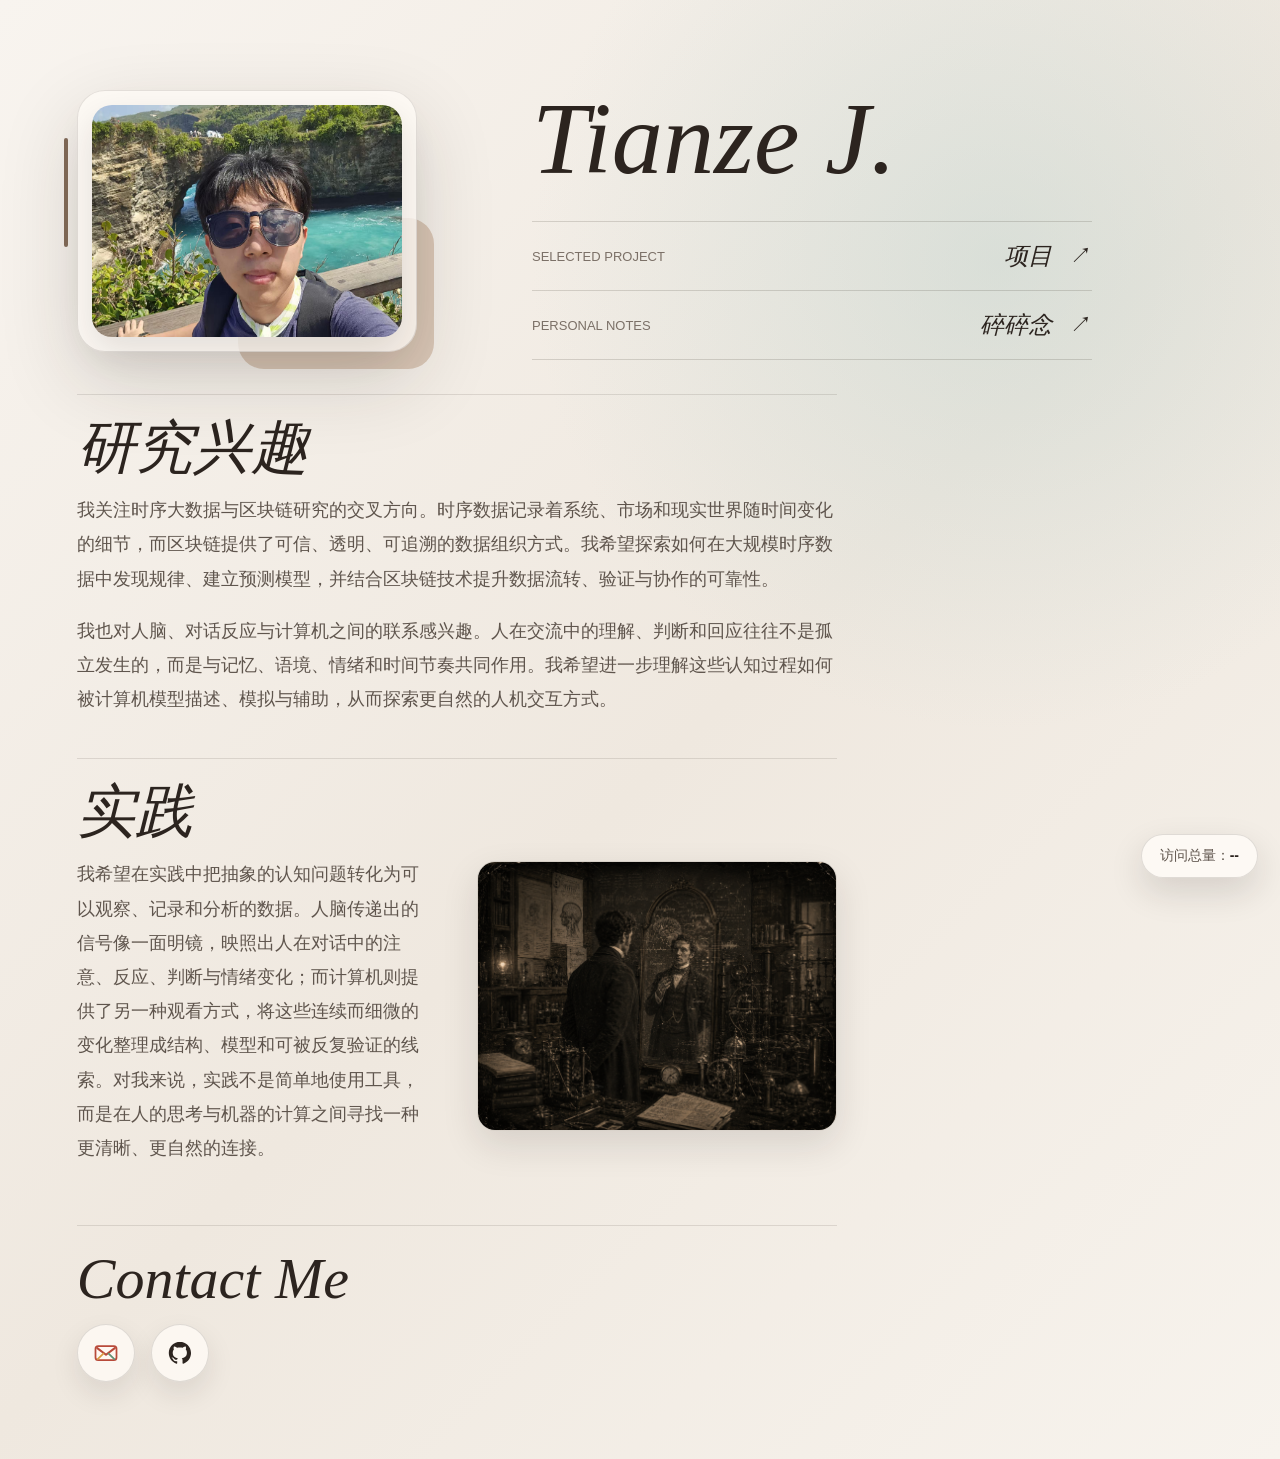
==== index.html @ b9dfdb1e "Apply historical visitor count baselines" ====
<!DOCTYPE html>
<html lang="zh-CN">
<head>
  <meta charset="UTF-8">
  <meta name="viewport" content="width=device-width, initial-scale=1.0">
  <title></title>
  <style>
    * {
      box-sizing: border-box;
    }

    body {
      margin: 0;
      min-height: 100vh;
      padding: 10vh 6vw 6vw;
      background:
        radial-gradient(circle at 78% 18%, rgba(180, 205, 201, 0.38), transparent 30%),
        linear-gradient(135deg, #f8f4ef 0%, #efe8df 52%, #f7f3ed 100%);
    }

    .layout {
      width: min(1120px, 100%);
      display: grid;
      grid-template-columns: minmax(260px, 340px) minmax(320px, 1fr);
      grid-template-areas:
        "photo intro";
      align-items: start;
      gap: clamp(56px, 9vw, 120px);
    }

    .photo-stage {
      grid-area: photo;
      position: relative;
      width: min(340px, 78vw);
      padding: 14px;
      border: 1px solid rgba(45, 37, 30, 0.12);
      border-radius: 28px;
      background: rgba(255, 252, 247, 0.78);
      box-shadow: 0 28px 80px rgba(38, 31, 25, 0.16);
    }

    .photo-stage::before {
      content: "";
      position: absolute;
      right: -18px;
      bottom: -18px;
      width: 58%;
      height: 58%;
      border-radius: 26px;
      background: #d9c6b5;
      z-index: -1;
    }

    .photo-stage::after {
      content: "";
      position: absolute;
      left: -14px;
      top: 18%;
      width: 4px;
      height: 42%;
      border-radius: 999px;
      background: #7d6654;
    }

    img {
      display: block;
      width: 100%;
      height: auto;
      border-radius: 20px;
      box-shadow: 0 14px 36px rgba(34, 28, 23, 0.12);
    }

    .intro {
      grid-area: intro;
    }

    .name {
      margin: 0;
      color: #2c241f;
      font-family: Georgia, "Times New Roman", serif;
      font-size: clamp(56px, 8vw, 112px);
      font-style: italic;
      font-weight: 400;
      line-height: 0.95;
      letter-spacing: 0;
    }


    .project-entry {
      width: min(560px, 100%);
      margin-top: 34px;
      padding: 18px 0;
      display: grid;
      grid-template-columns: minmax(0, 1fr) auto auto;
      align-items: center;
      gap: 18px;
      color: #2c241f;
      border-top: 1px solid rgba(45, 37, 30, 0.16);
      border-bottom: 1px solid rgba(45, 37, 30, 0.16);
      text-decoration: none;
      transition: color 180ms ease, padding-left 180ms ease;
    }

    .project-entry + .project-entry {
      margin-top: 0;
      border-top: 0;
    }

    .project-entry:hover,
    .project-entry:focus-visible {
      padding-left: 10px;
      color: #9d3f32;
      outline: none;
    }

    .project-entry-label {
      color: #7b7067;
      font-family: "Segoe UI", "PingFang SC", "Microsoft YaHei", sans-serif;
      font-size: 13px;
      text-transform: uppercase;
    }

    .project-entry strong {
      font-family: Georgia, "Times New Roman", serif;
      font-size: 24px;
      font-style: italic;
      font-weight: 400;
    }

    .project-entry-arrow {
      font-size: 22px;
      line-height: 1;
    }

    .content {
      width: min(1120px, 100%);
      margin-top: 34px;
    }

    .section {
      max-width: 760px;
      padding-top: 24px;
      border-top: 1px solid rgba(45, 37, 30, 0.12);
    }

    .section + .section {
      margin-top: 42px;
    }

    .section h2 {
      margin: 0 0 16px;
      color: #2c241f;
      font-family: Georgia, "Times New Roman", serif;
      font-size: clamp(34px, 5vw, 58px);
      font-style: italic;
      font-weight: 400;
      line-height: 1;
      letter-spacing: 0;
    }

    .section p {
      margin: 0 0 18px;
      color: #5f554d;
      font-family: "Segoe UI", "PingFang SC", "Microsoft YaHei", sans-serif;
      font-size: 18px;
      line-height: 1.9;
      letter-spacing: 0;
    }

    .section p:last-child {
      margin-bottom: 0;
    }

    .practice-layout {
      display: grid;
      grid-template-columns: minmax(0, 1fr) minmax(240px, 360px);
      gap: clamp(24px, 4vw, 44px);
      align-items: start;
    }

    .practice-image {
      margin: 4px 0 0;
    }

    .practice-image img {
      aspect-ratio: 4 / 3;
      object-fit: cover;
      border-radius: 18px;
      border: 1px solid rgba(45, 37, 30, 0.12);
    }

    .contact-links {
      display: flex;
      gap: 16px;
      align-items: center;
      flex-wrap: wrap;
    }

    .contact-link {
      display: inline-flex;
      width: 58px;
      height: 58px;
      align-items: center;
      justify-content: center;
      color: #2c241f;
      border: 1px solid rgba(45, 37, 30, 0.14);
      border-radius: 50%;
      background: rgba(255, 252, 247, 0.78);
      box-shadow: 0 12px 28px rgba(38, 31, 25, 0.1);
      transition: transform 180ms ease, box-shadow 180ms ease, border-color 180ms ease;
    }

    .contact-link:hover,
    .contact-link:focus-visible {
      transform: translateY(-2px);
      border-color: rgba(125, 102, 84, 0.42);
      box-shadow: 0 16px 34px rgba(38, 31, 25, 0.16);
      outline: none;
    }

    .contact-link svg {
      width: 28px;
      height: 28px;
    }

    .visit-total {
      position: fixed;
      right: 22px;
      bottom: 22px;
      padding: 12px 18px;
      border: 1px solid rgba(45, 37, 30, 0.14);
      border-radius: 999px;
      background: rgba(255, 252, 247, 0.82);
      color: #5f554d;
      font-family: "Segoe UI", "PingFang SC", "Microsoft YaHei", sans-serif;
      font-size: 14px;
      box-shadow: 0 14px 34px rgba(38, 31, 25, 0.14);
      backdrop-filter: blur(10px);
      z-index: 20;
    }

    .visit-total span {
      color: #2c241f;
      font-weight: 600;
    }


    @media (max-width: 640px) {
      .layout {
        grid-template-columns: 1fr;
        grid-template-areas:
          "photo"
          "intro";
        justify-items: center;
        row-gap: 34px;
      }

      .intro {
        width: 100%;
      }

      .project-entry {
        margin-top: 28px;
        grid-template-columns: minmax(0, 1fr) auto auto;
      }

      .name {
        font-size: clamp(48px, 17vw, 72px);
        text-align: center;
      }

      .content {
        margin-top: 28px;
      }

      .section {
        padding-top: 26px;
      }

      .section p {
        font-size: 16px;
      }

      .practice-layout {
        grid-template-columns: 1fr;
      }

      .visit-total {
        right: 14px;
        bottom: 14px;
        padding: 10px 14px;
        font-size: 13px;
      }

    }
  </style>
</head>
<body>
  <div class="layout">
    <div class="photo-stage">
      <img src="个人照片.jpg" alt="">
    </div>
    <section class="intro" aria-label="Name">
      <h1 class="name">Tianze J.</h1>
      <a class="project-entry" href="projects.html" aria-label="查看项目页面">
        <span class="project-entry-label">Selected Project</span>
        <strong>项目</strong>
        <span class="project-entry-arrow" aria-hidden="true">↗</span>
      </a>
      <a class="project-entry" href="murmurs.html" aria-label="查看碎碎念页面">
        <span class="project-entry-label">Personal Notes</span>
        <strong>碎碎念</strong>
        <span class="project-entry-arrow" aria-hidden="true">↗</span>
      </a>
    </section>
  </div>

  <main class="content">
    <section class="section" id="research">
      <h2>研究兴趣</h2>
      <p>
        我关注时序大数据与区块链研究的交叉方向。时序数据记录着系统、市场和现实世界随时间变化的细节，而区块链提供了可信、透明、可追溯的数据组织方式。我希望探索如何在大规模时序数据中发现规律、建立预测模型，并结合区块链技术提升数据流转、验证与协作的可靠性。
      </p>
      <p>
        我也对人脑、对话反应与计算机之间的联系感兴趣。人在交流中的理解、判断和回应往往不是孤立发生的，而是与记忆、语境、情绪和时间节奏共同作用。我希望进一步理解这些认知过程如何被计算机模型描述、模拟与辅助，从而探索更自然的人机交互方式。
      </p>
    </section>

    <section class="section" id="practice">
      <h2>实践</h2>
      <div class="practice-layout">
        <p>
          我希望在实践中把抽象的认知问题转化为可以观察、记录和分析的数据。人脑传递出的信号像一面明镜，映照出人在对话中的注意、反应、判断与情绪变化；而计算机则提供了另一种观看方式，将这些连续而细微的变化整理成结构、模型和可被反复验证的线索。对我来说，实践不是简单地使用工具，而是在人的思考与机器的计算之间寻找一种更清晰、更自然的连接。
        </p>
        <figure class="practice-image">
          <img src="practice-mirror.png" alt="19世纪男子在实验室中照着镜子观察脑信号与仪器">
        </figure>
      </div>
    </section>

    <section class="section" id="contact">
      <h2>Contact Me</h2>
      <div class="contact-links" aria-label="Contact links">
        <a class="contact-link" href="mailto:jintianze220@gmail.com" title="Gmail" aria-label="Email jintianze220@gmail.com">
          <svg viewBox="0 0 32 32" role="img" aria-hidden="true">
            <rect x="4" y="8" width="24" height="16" rx="3" fill="#fff7f1" stroke="#b84a3a" stroke-width="2"/>
            <path d="M6 10.5 16 18l10-7.5" fill="none" stroke="#b84a3a" stroke-width="2.4" stroke-linecap="round" stroke-linejoin="round"/>
            <path d="M6.5 23 13 16.8" fill="none" stroke="#d79b42" stroke-width="2" stroke-linecap="round"/>
            <path d="M25.5 23 19 16.8" fill="none" stroke="#5f8f73" stroke-width="2" stroke-linecap="round"/>
          </svg>
        </a>
        <a class="contact-link" href="https://github.com/stinnner" target="_blank" rel="noopener noreferrer" title="GitHub" aria-label="GitHub profile">
          <svg viewBox="0 0 32 32" role="img" aria-hidden="true">
            <path fill="currentColor" d="M16 3.2c-7.1 0-12.8 5.7-12.8 12.8 0 5.7 3.7 10.5 8.8 12.2.6.1.8-.3.8-.6v-2.3c-3.6.8-4.4-1.5-4.4-1.5-.6-1.5-1.4-1.9-1.4-1.9-1.2-.8.1-.8.1-.8 1.3.1 2 1.3 2 1.3 1.1 2 3 1.4 3.7 1.1.1-.8.4-1.4.8-1.7-2.9-.3-5.9-1.4-5.9-6.3 0-1.4.5-2.5 1.3-3.4-.1-.3-.6-1.7.1-3.4 0 0 1.1-.3 3.5 1.3 1-.3 2.1-.4 3.2-.4s2.2.1 3.2.4c2.4-1.6 3.5-1.3 3.5-1.3.7 1.7.2 3.1.1 3.4.8.9 1.3 2 1.3 3.4 0 4.9-3 6-5.9 6.3.5.4.9 1.2.9 2.4v3.5c0 .3.2.7.9.6 5.1-1.7 8.8-6.5 8.8-12.2 0-7.2-5.7-12.9-12.8-12.9z"/>
          </svg>
        </a>
      </div>
    </section>
  </main>


  <div class="visit-total">
    访问总量：<span id="busuanzi_value_site_pv">--</span>
  </div>

  <script defer src="https://events.vercount.one/js"></script>

  <script>
    (() => {
      const element = document.getElementById("busuanzi_value_site_pv");
      const base = 135;
      const anchor = 9;
      let attempts = 0;
      const timer = window.setInterval(() => {
        attempts += 1;
        const raw = Number(element.textContent);
        if (Number.isFinite(raw) && element.textContent !== "--") {
          element.textContent = String(Math.max(base, base + raw - anchor));
          window.clearInterval(timer);
        } else if (attempts >= 150) {
          window.clearInterval(timer);
        }
      }, 100);
    })();
  </script>

</body>
</html>
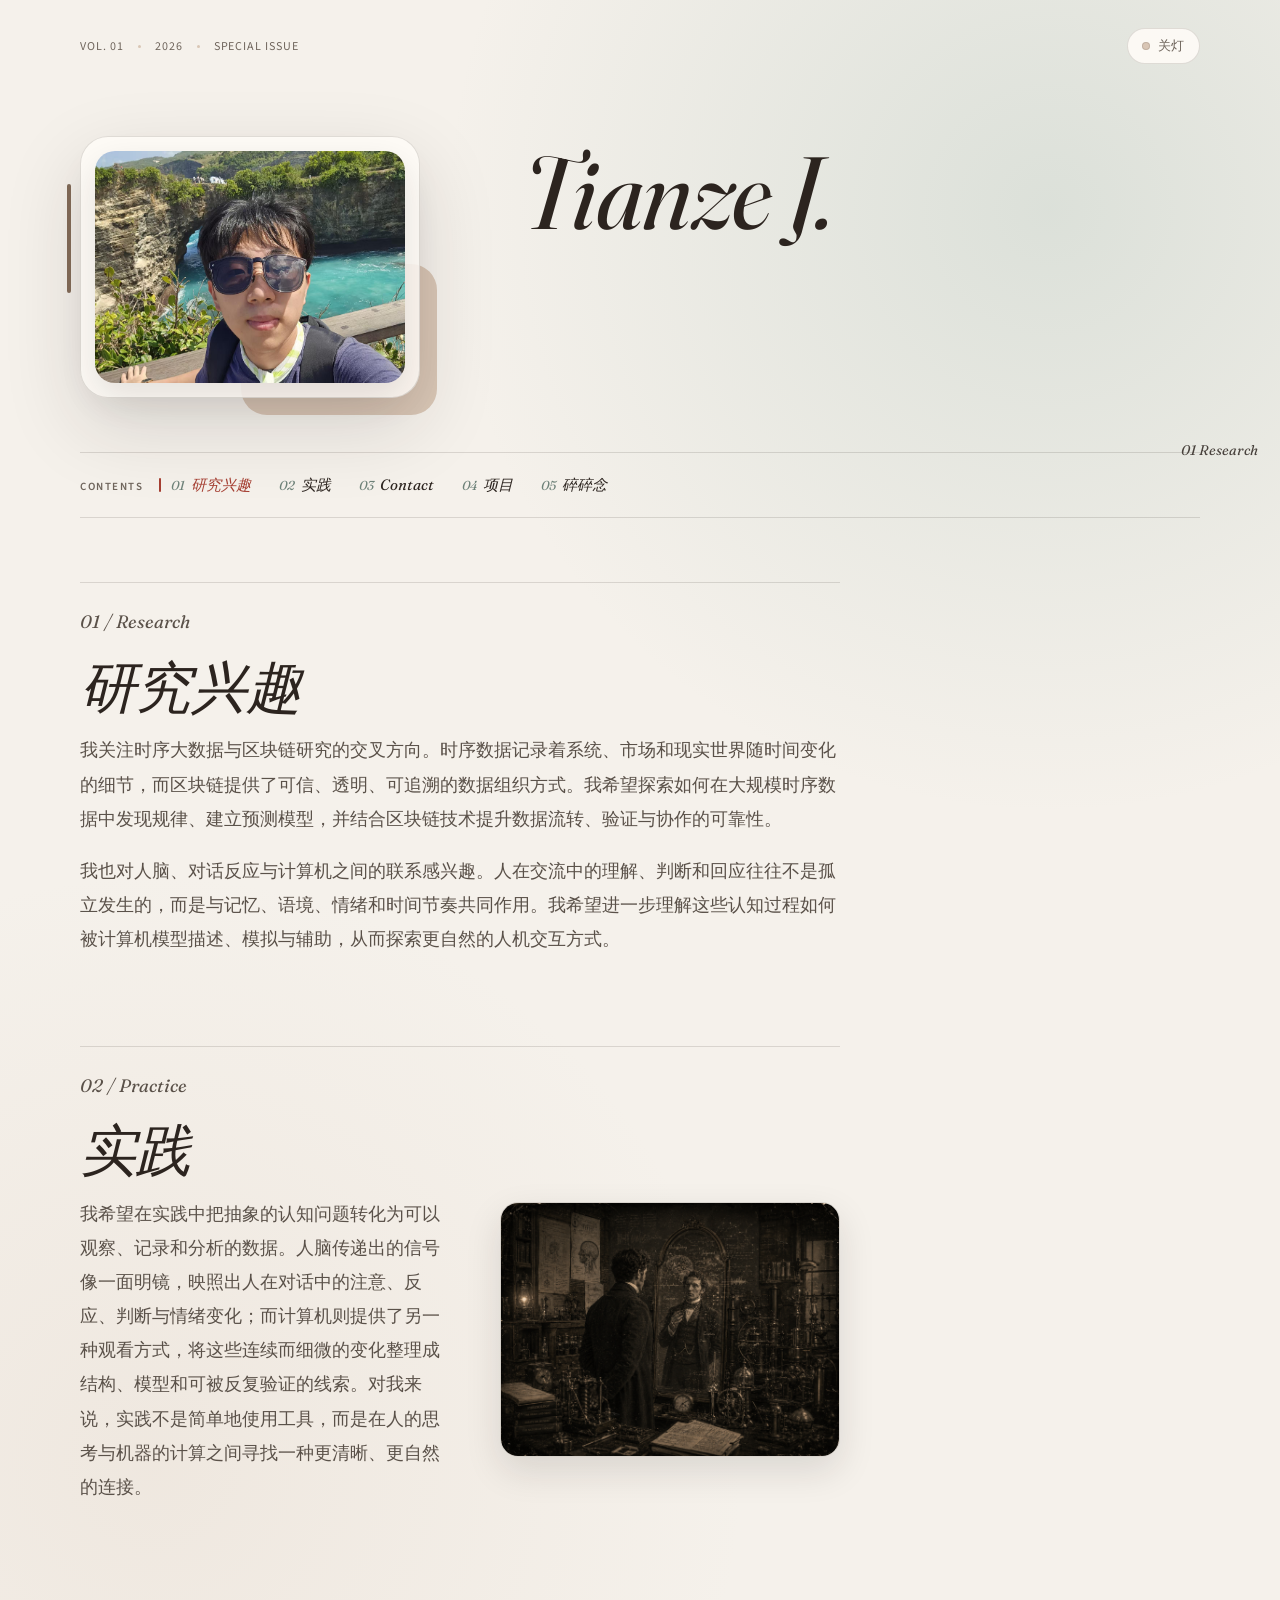
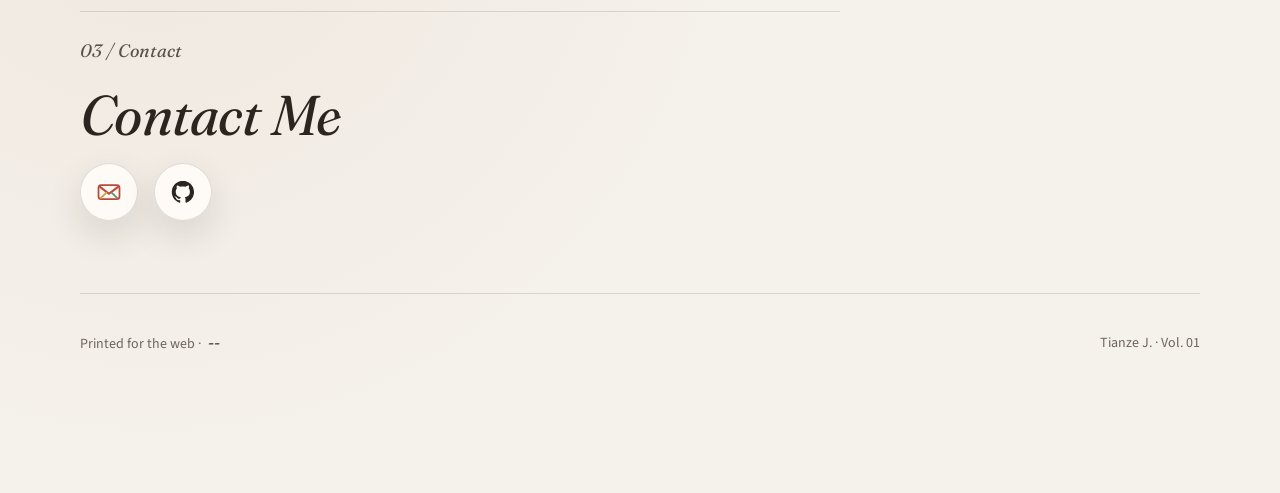
==== commit a8d645cf: "Refresh site as a quiet magazine special issue. Shared editorial styles, reveal and view transitions" ====
--- a/index.html
+++ b/index.html
@@ -3,386 +3,128 @@
 <head>
   <meta charset="UTF-8">
   <meta name="viewport" content="width=device-width, initial-scale=1.0">
-  <title></title>
-  <style>
-    * {
-      box-sizing: border-box;
-    }
+  <meta name="description" content="Tianze J. — 时序与观察、研究与实践、项目与碎碎念。">
+  <title>Tianze J. · Vol. 01</title>
+  <script>
+    (() => {
+      try {
+        const saved = localStorage.getItem("tj-theme");
+        document.documentElement.setAttribute(
+          "data-theme",
+          saved === "night" || saved === "day" ? saved : "day"
+        );
+      } catch (_) {
+        document.documentElement.setAttribute("data-theme", "day");
+      }
+    })();
+  </script>
+  <link rel="stylesheet" href="styles.css">
+</head>
+<body class="page-home">
+  <div class="progress-rail" aria-hidden="true"><span></span></div>
 
-    body {
-      margin: 0;
-      min-height: 100vh;
-      padding: 10vh 6vw 6vw;
-      background:
-        radial-gradient(circle at 78% 18%, rgba(180, 205, 201, 0.38), transparent 30%),
-        linear-gradient(135deg, #f8f4ef 0%, #efe8df 52%, #f7f3ed 100%);
-    }
+  <div class="top-bar">
+    <div class="masthead-meta">
+      <span>Vol. 01</span>
+      <span class="dot" aria-hidden="true"></span>
+      <span>2026</span>
+      <span class="dot" aria-hidden="true"></span>
+      <span>Special Issue</span>
+    </div>
+    <button type="button" class="theme-toggle" aria-pressed="false" aria-label="关灯，切换到夜间纸色" title="关灯">
+      <span class="theme-toggle-icon" aria-hidden="true"></span>
+      <span class="theme-toggle-label"></span>
+    </button>
+  </div>
 
-    .layout {
-      width: min(1120px, 100%);
-      display: grid;
-      grid-template-columns: minmax(260px, 340px) minmax(320px, 1fr);
-      grid-template-areas:
-        "photo intro";
-      align-items: start;
-      gap: clamp(56px, 9vw, 120px);
-    }
+  <header class="cover" aria-label="Cover">
+    <div class="photo-stage">
+      <div class="photo-frame">
+        <img src="个人照片.jpg" alt="Tianze J. 的肖像">
+      </div>
+    </div>
 
-    .photo-stage {
-      grid-area: photo;
-      position: relative;
-      width: min(340px, 78vw);
-      padding: 14px;
-      border: 1px solid rgba(45, 37, 30, 0.12);
-      border-radius: 28px;
-      background: rgba(255, 252, 247, 0.78);
-      box-shadow: 0 28px 80px rgba(38, 31, 25, 0.16);
-    }
-
-    .photo-stage::before {
-      content: "";
-      position: absolute;
-      right: -18px;
-      bottom: -18px;
-      width: 58%;
-      height: 58%;
-      border-radius: 26px;
-      background: #d9c6b5;
-      z-index: -1;
-    }
-
-    .photo-stage::after {
-      content: "";
-      position: absolute;
-      left: -14px;
-      top: 18%;
-      width: 4px;
-      height: 42%;
-      border-radius: 999px;
-      background: #7d6654;
-    }
-
-    img {
-      display: block;
-      width: 100%;
-      height: auto;
-      border-radius: 20px;
-      box-shadow: 0 14px 36px rgba(34, 28, 23, 0.12);
-    }
-
-    .intro {
-      grid-area: intro;
-    }
-
-    .name {
-      margin: 0;
-      color: #2c241f;
-      font-family: Georgia, "Times New Roman", serif;
-      font-size: clamp(56px, 8vw, 112px);
-      font-style: italic;
-      font-weight: 400;
-      line-height: 0.95;
-      letter-spacing: 0;
-    }
-
-
-    .project-entry {
-      width: min(560px, 100%);
-      margin-top: 34px;
-      padding: 18px 0;
-      display: grid;
-      grid-template-columns: minmax(0, 1fr) auto auto;
-      align-items: center;
-      gap: 18px;
-      color: #2c241f;
-      border-top: 1px solid rgba(45, 37, 30, 0.16);
-      border-bottom: 1px solid rgba(45, 37, 30, 0.16);
-      text-decoration: none;
-      transition: color 180ms ease, padding-left 180ms ease;
-    }
-
-    .project-entry + .project-entry {
-      margin-top: 0;
-      border-top: 0;
-    }
-
-    .project-entry:hover,
-    .project-entry:focus-visible {
-      padding-left: 10px;
-      color: #9d3f32;
-      outline: none;
-    }
-
-    .project-entry-label {
-      color: #7b7067;
-      font-family: "Segoe UI", "PingFang SC", "Microsoft YaHei", sans-serif;
-      font-size: 13px;
-      text-transform: uppercase;
-    }
-
-    .project-entry strong {
-      font-family: Georgia, "Times New Roman", serif;
-      font-size: 24px;
-      font-style: italic;
-      font-weight: 400;
-    }
-
-    .project-entry-arrow {
-      font-size: 22px;
-      line-height: 1;
-    }
-
-    .content {
-      width: min(1120px, 100%);
-      margin-top: 34px;
-    }
-
-    .section {
-      max-width: 760px;
-      padding-top: 24px;
-      border-top: 1px solid rgba(45, 37, 30, 0.12);
-    }
-
-    .section + .section {
-      margin-top: 42px;
-    }
-
-    .section h2 {
-      margin: 0 0 16px;
-      color: #2c241f;
-      font-family: Georgia, "Times New Roman", serif;
-      font-size: clamp(34px, 5vw, 58px);
-      font-style: italic;
-      font-weight: 400;
-      line-height: 1;
-      letter-spacing: 0;
-    }
-
-    .section p {
-      margin: 0 0 18px;
-      color: #5f554d;
-      font-family: "Segoe UI", "PingFang SC", "Microsoft YaHei", sans-serif;
-      font-size: 18px;
-      line-height: 1.9;
-      letter-spacing: 0;
-    }
-
-    .section p:last-child {
-      margin-bottom: 0;
-    }
-
-    .practice-layout {
-      display: grid;
-      grid-template-columns: minmax(0, 1fr) minmax(240px, 360px);
-      gap: clamp(24px, 4vw, 44px);
-      align-items: start;
-    }
-
-    .practice-image {
-      margin: 4px 0 0;
-    }
-
-    .practice-image img {
-      aspect-ratio: 4 / 3;
-      object-fit: cover;
-      border-radius: 18px;
-      border: 1px solid rgba(45, 37, 30, 0.12);
-    }
-
-    .contact-links {
-      display: flex;
-      gap: 16px;
-      align-items: center;
-      flex-wrap: wrap;
-    }
-
-    .contact-link {
-      display: inline-flex;
-      width: 58px;
-      height: 58px;
-      align-items: center;
-      justify-content: center;
-      color: #2c241f;
-      border: 1px solid rgba(45, 37, 30, 0.14);
-      border-radius: 50%;
-      background: rgba(255, 252, 247, 0.78);
-      box-shadow: 0 12px 28px rgba(38, 31, 25, 0.1);
-      transition: transform 180ms ease, box-shadow 180ms ease, border-color 180ms ease;
-    }
-
-    .contact-link:hover,
-    .contact-link:focus-visible {
-      transform: translateY(-2px);
-      border-color: rgba(125, 102, 84, 0.42);
-      box-shadow: 0 16px 34px rgba(38, 31, 25, 0.16);
-      outline: none;
-    }
-
-    .contact-link svg {
-      width: 28px;
-      height: 28px;
-    }
-
-    .visit-total {
-      position: fixed;
-      right: 22px;
-      bottom: 22px;
-      padding: 12px 18px;
-      border: 1px solid rgba(45, 37, 30, 0.14);
-      border-radius: 999px;
-      background: rgba(255, 252, 247, 0.82);
-      color: #5f554d;
-      font-family: "Segoe UI", "PingFang SC", "Microsoft YaHei", sans-serif;
-      font-size: 14px;
-      box-shadow: 0 14px 34px rgba(38, 31, 25, 0.14);
-      backdrop-filter: blur(10px);
-      z-index: 20;
-    }
-
-    .visit-total span {
-      color: #2c241f;
-      font-weight: 600;
-    }
-
-
-    @media (max-width: 640px) {
-      .layout {
-        grid-template-columns: 1fr;
-        grid-template-areas:
-          "photo"
-          "intro";
-        justify-items: center;
-        row-gap: 34px;
-      }
-
-      .intro {
-        width: 100%;
-      }
-
-      .project-entry {
-        margin-top: 28px;
-        grid-template-columns: minmax(0, 1fr) auto auto;
-      }
-
-      .name {
-        font-size: clamp(48px, 17vw, 72px);
-        text-align: center;
-      }
-
-      .content {
-        margin-top: 28px;
-      }
-
-      .section {
-        padding-top: 26px;
-      }
-
-      .section p {
-        font-size: 16px;
-      }
-
-      .practice-layout {
-        grid-template-columns: 1fr;
-      }
-
-      .visit-total {
-        right: 14px;
-        bottom: 14px;
-        padding: 10px 14px;
-        font-size: 13px;
-      }
-
-    }
-  </style>
-</head>
-<body>
-  <div class="layout">
-    <div class="photo-stage">
-      <img src="个人照片.jpg" alt="">
-    </div>
     <section class="intro" aria-label="Name">
       <h1 class="name">Tianze J.</h1>
-      <a class="project-entry" href="projects.html" aria-label="查看项目页面">
-        <span class="project-entry-label">Selected Project</span>
-        <strong>项目</strong>
-        <span class="project-entry-arrow" aria-hidden="true">↗</span>
-      </a>
-      <a class="project-entry" href="murmurs.html" aria-label="查看碎碎念页面">
-        <span class="project-entry-label">Personal Notes</span>
-        <strong>碎碎念</strong>
-        <span class="project-entry-arrow" aria-hidden="true">↗</span>
-      </a>
     </section>
-  </div>
+  </header>
+
+  <nav class="contents" aria-label="本页目录">
+    <span class="contents-label">Contents</span>
+    <a href="#research" data-label="01 Research"><span class="page-num">01</span>研究兴趣</a>
+    <a href="#practice" data-label="02 Practice"><span class="page-num">02</span>实践</a>
+    <a href="#contact" data-label="03 Contact"><span class="page-num">03</span>Contact</a>
+    <a href="projects.html" data-label="Project"><span class="page-num">04</span>项目</a>
+    <a href="murmurs.html" data-label="Murmurs"><span class="page-num">05</span>碎碎念</a>
+  </nav>
+
+  <aside class="page-indicator" aria-hidden="true">
+    <span class="current">Cover</span>
+  </aside>
 
   <main class="content">
     <section class="section" id="research">
+      <span class="section-rule" aria-hidden="true"></span>
+      <p class="section-kicker">01 / Research</p>
       <h2>研究兴趣</h2>
-      <p>
-        我关注时序大数据与区块链研究的交叉方向。时序数据记录着系统、市场和现实世界随时间变化的细节，而区块链提供了可信、透明、可追溯的数据组织方式。我希望探索如何在大规模时序数据中发现规律、建立预测模型，并结合区块链技术提升数据流转、验证与协作的可靠性。
-      </p>
-      <p>
-        我也对人脑、对话反应与计算机之间的联系感兴趣。人在交流中的理解、判断和回应往往不是孤立发生的，而是与记忆、语境、情绪和时间节奏共同作用。我希望进一步理解这些认知过程如何被计算机模型描述、模拟与辅助，从而探索更自然的人机交互方式。
-      </p>
+      <div class="section-body">
+        <p>
+          我关注时序大数据与区块链研究的交叉方向。时序数据记录着系统、市场和现实世界随时间变化的细节，而区块链提供了可信、透明、可追溯的数据组织方式。我希望探索如何在大规模时序数据中发现规律、建立预测模型，并结合区块链技术提升数据流转、验证与协作的可靠性。
+        </p>
+        <p>
+          我也对人脑、对话反应与计算机之间的联系感兴趣。人在交流中的理解、判断和回应往往不是孤立发生的，而是与记忆、语境、情绪和时间节奏共同作用。我希望进一步理解这些认知过程如何被计算机模型描述、模拟与辅助，从而探索更自然的人机交互方式。
+        </p>
+      </div>
     </section>
 
     <section class="section" id="practice">
+      <span class="section-rule" aria-hidden="true"></span>
+      <p class="section-kicker">02 / Practice</p>
       <h2>实践</h2>
-      <div class="practice-layout">
-        <p>
-          我希望在实践中把抽象的认知问题转化为可以观察、记录和分析的数据。人脑传递出的信号像一面明镜，映照出人在对话中的注意、反应、判断与情绪变化；而计算机则提供了另一种观看方式，将这些连续而细微的变化整理成结构、模型和可被反复验证的线索。对我来说，实践不是简单地使用工具，而是在人的思考与机器的计算之间寻找一种更清晰、更自然的连接。
-        </p>
-        <figure class="practice-image">
-          <img src="practice-mirror.png" alt="19世纪男子在实验室中照着镜子观察脑信号与仪器">
-        </figure>
+      <div class="section-body">
+        <div class="practice-layout">
+          <p>
+            我希望在实践中把抽象的认知问题转化为可以观察、记录和分析的数据。人脑传递出的信号像一面明镜，映照出人在对话中的注意、反应、判断与情绪变化；而计算机则提供了另一种观看方式，将这些连续而细微的变化整理成结构、模型和可被反复验证的线索。对我来说，实践不是简单地使用工具，而是在人的思考与机器的计算之间寻找一种更清晰、更自然的连接。
+          </p>
+          <figure class="practice-image">
+            <img src="practice-mirror.png" alt="19世纪男子在实验室中照着镜子观察脑信号与仪器">
+          </figure>
+        </div>
       </div>
     </section>
 
     <section class="section" id="contact">
+      <span class="section-rule" aria-hidden="true"></span>
+      <p class="section-kicker">03 / Contact</p>
       <h2>Contact Me</h2>
-      <div class="contact-links" aria-label="Contact links">
-        <a class="contact-link" href="mailto:jintianze220@gmail.com" title="Gmail" aria-label="Email jintianze220@gmail.com">
-          <svg viewBox="0 0 32 32" role="img" aria-hidden="true">
-            <rect x="4" y="8" width="24" height="16" rx="3" fill="#fff7f1" stroke="#b84a3a" stroke-width="2"/>
-            <path d="M6 10.5 16 18l10-7.5" fill="none" stroke="#b84a3a" stroke-width="2.4" stroke-linecap="round" stroke-linejoin="round"/>
-            <path d="M6.5 23 13 16.8" fill="none" stroke="#d79b42" stroke-width="2" stroke-linecap="round"/>
-            <path d="M25.5 23 19 16.8" fill="none" stroke="#5f8f73" stroke-width="2" stroke-linecap="round"/>
-          </svg>
-        </a>
-        <a class="contact-link" href="https://github.com/stinnner" target="_blank" rel="noopener noreferrer" title="GitHub" aria-label="GitHub profile">
-          <svg viewBox="0 0 32 32" role="img" aria-hidden="true">
-            <path fill="currentColor" d="M16 3.2c-7.1 0-12.8 5.7-12.8 12.8 0 5.7 3.7 10.5 8.8 12.2.6.1.8-.3.8-.6v-2.3c-3.6.8-4.4-1.5-4.4-1.5-.6-1.5-1.4-1.9-1.4-1.9-1.2-.8.1-.8.1-.8 1.3.1 2 1.3 2 1.3 1.1 2 3 1.4 3.7 1.1.1-.8.4-1.4.8-1.7-2.9-.3-5.9-1.4-5.9-6.3 0-1.4.5-2.5 1.3-3.4-.1-.3-.6-1.7.1-3.4 0 0 1.1-.3 3.5 1.3 1-.3 2.1-.4 3.2-.4s2.2.1 3.2.4c2.4-1.6 3.5-1.3 3.5-1.3.7 1.7.2 3.1.1 3.4.8.9 1.3 2 1.3 3.4 0 4.9-3 6-5.9 6.3.5.4.9 1.2.9 2.4v3.5c0 .3.2.7.9.6 5.1-1.7 8.8-6.5 8.8-12.2 0-7.2-5.7-12.9-12.8-12.9z"/>
-          </svg>
-        </a>
+      <div class="section-body">
+        <div class="contact-links" aria-label="Contact links">
+          <a class="contact-link" href="mailto:jintianze220@gmail.com" aria-label="Email jintianze220@gmail.com">
+            <span class="tip">Gmail</span>
+            <svg viewBox="0 0 32 32" role="img" aria-hidden="true">
+              <rect x="4" y="8" width="24" height="16" rx="3" fill="#fff7f1" stroke="#b84a3a" stroke-width="2"/>
+              <path d="M6 10.5 16 18l10-7.5" fill="none" stroke="#b84a3a" stroke-width="2.4" stroke-linecap="round" stroke-linejoin="round"/>
+              <path d="M6.5 23 13 16.8" fill="none" stroke="#d79b42" stroke-width="2" stroke-linecap="round"/>
+              <path d="M25.5 23 19 16.8" fill="none" stroke="#5f8f73" stroke-width="2" stroke-linecap="round"/>
+            </svg>
+          </a>
+          <a class="contact-link" href="https://github.com/stinnner" target="_blank" rel="noopener noreferrer" aria-label="GitHub profile">
+            <span class="tip">GitHub ↗</span>
+            <svg viewBox="0 0 32 32" role="img" aria-hidden="true">
+              <path fill="currentColor" d="M16 3.2c-7.1 0-12.8 5.7-12.8 12.8 0 5.7 3.7 10.5 8.8 12.2.6.1.8-.3.8-.6v-2.3c-3.6.8-4.4-1.5-4.4-1.5-.6-1.5-1.4-1.9-1.4-1.9-1.2-.8.1-.8.1-.8 1.3.1 2 1.3 2 1.3 1.1 2 3 1.4 3.7 1.1.1-.8.4-1.4.8-1.7-2.9-.3-5.9-1.4-5.9-6.3 0-1.4.5-2.5 1.3-3.4-.1-.3-.6-1.7.1-3.4 0 0 1.1-.3 3.5 1.3 1-.3 2.1-.4 3.2-.4s2.2.1 3.2.4c2.4-1.6 3.5-1.3 3.5-1.3.7 1.7.2 3.1.1 3.4.8.9 1.3 2 1.3 3.4 0 4.9-3 6-5.9 6.3.5.4.9 1.2.9 2.4v3.5c0 .3.2.7.9.6 5.1-1.7 8.8-6.5 8.8-12.2 0-7.2-5.7-12.9-12.8-12.9z"/>
+            </svg>
+          </a>
+        </div>
       </div>
     </section>
   </main>
 
-
-  <div class="visit-total">
-    访问总量：<span id="busuanzi_value_site_pv">--</span>
-  </div>
+  <footer class="site-footer">
+    <div class="visit-line">Printed for the web · <span id="busuanzi_value_site_pv">--</span></div>
+    <span>Tianze J. · Vol. 01</span>
+  </footer>
 
   <script defer src="https://events.vercount.one/js"></script>
-
-  <script>
-    (() => {
-      const element = document.getElementById("busuanzi_value_site_pv");
-      const base = 135;
-      const anchor = 9;
-      let attempts = 0;
-      const timer = window.setInterval(() => {
-        attempts += 1;
-        const raw = Number(element.textContent);
-        if (Number.isFinite(raw) && element.textContent !== "--") {
-          element.textContent = String(Math.max(base, base + raw - anchor));
-          window.clearInterval(timer);
-        } else if (attempts >= 150) {
-          window.clearInterval(timer);
-        }
-      }, 100);
-    })();
-  </script>
-
+  <script defer src="site.js"></script>
 </body>
 </html>
--- a/styles.css
+++ b/styles.css
@@ -0,0 +1,1285 @@
+/* Tianze J. — Quiet magazine special issue */
+@import url("https://fonts.googleapis.com/css2?family=Fraunces:ital,opsz,wght@0,9..144,400;0,9..144,500;1,9..144,400;1,9..144,500&family=Source+Sans+3:ital,wght@0,400;0,500;0,600;1,400&display=swap");
+
+:root {
+  color-scheme: light;
+  --paper: #f5f1eb;
+  --paper-lift: rgba(255, 252, 247, 0.88);
+  --ink: #2c241f;
+  --muted: #6f655c;
+  --body-text: #5a5149;
+  --body-text-soft: #514a44;
+  --line: rgba(44, 36, 31, 0.14);
+  --line-strong: rgba(44, 36, 31, 0.2);
+  --accent: #a53f32;
+  --sage: #6d8178;
+  --warm: #d9c6b5;
+  --photo-bar: #7d6654;
+  --shadow: 0 28px 80px rgba(38, 31, 25, 0.14);
+  --shadow-soft: 0 14px 36px rgba(34, 28, 23, 0.12);
+  --header-bg: rgba(245, 241, 235, 0.82);
+  --glow-a: rgba(154, 181, 171, 0.28);
+  --glow-b: rgba(217, 198, 181, 0.22);
+  --cover-stage: #1e2124;
+  --cover-caption: rgba(255, 255, 255, 0.62);
+  --selection: rgba(165, 63, 50, 0.16);
+  --region-hover: rgba(165, 63, 50, 0.04);
+  --photo-filter: none;
+  --ease-out: cubic-bezier(0.22, 1, 0.36, 1);
+  --font-display: "Fraunces", Georgia, "Times New Roman", serif;
+  --font-body: "Source Sans 3", "Segoe UI", "PingFang SC", "Microsoft YaHei", sans-serif;
+  --theme-duration: 380ms;
+}
+
+/* Night paper — 关灯读刊，不是纯黑仪表盘 */
+html[data-theme="night"] {
+  color-scheme: dark;
+  --paper: #1a1714;
+  --paper-lift: rgba(36, 31, 27, 0.92);
+  --ink: #e8e0d6;
+  --muted: #a89a8c;
+  --body-text: #c4b8ab;
+  --body-text-soft: #b8aca0;
+  --line: rgba(232, 224, 214, 0.12);
+  --line-strong: rgba(232, 224, 214, 0.18);
+  --accent: #d4786a;
+  --sage: #8fa89c;
+  --warm: #5c4a3c;
+  --photo-bar: #c4a88a;
+  --shadow: 0 28px 80px rgba(0, 0, 0, 0.45);
+  --shadow-soft: 0 14px 36px rgba(0, 0, 0, 0.35);
+  --header-bg: rgba(26, 23, 20, 0.88);
+  --glow-a: rgba(111, 140, 128, 0.14);
+  --glow-b: rgba(120, 90, 70, 0.12);
+  --cover-stage: #12100e;
+  --cover-caption: rgba(232, 224, 214, 0.55);
+  --selection: rgba(212, 120, 106, 0.28);
+  --region-hover: rgba(212, 120, 106, 0.08);
+  --photo-filter: brightness(0.88) saturate(0.92) contrast(1.02);
+}
+
+*,
+*::before,
+*::after {
+  box-sizing: border-box;
+}
+
+html {
+  scroll-behavior: smooth;
+}
+
+@media (prefers-reduced-motion: reduce) {
+  html {
+    scroll-behavior: auto;
+  }
+
+  *,
+  *::before,
+  *::after {
+    animation-duration: 0.01ms !important;
+    animation-iteration-count: 1 !important;
+    transition-duration: 0.01ms !important;
+  }
+
+  .photo-stage img,
+  .photo-frame img {
+    animation: none !important;
+  }
+}
+
+/* View Transitions — same issue, different page */
+@view-transition {
+  navigation: auto;
+}
+
+::view-transition-old(root),
+::view-transition-new(root) {
+  animation-duration: 420ms;
+  animation-timing-function: var(--ease-out);
+}
+
+::view-transition-old(site-name),
+::view-transition-new(site-name) {
+  animation-duration: 480ms;
+  animation-timing-function: var(--ease-out);
+  height: 100%;
+  overflow: clip;
+}
+
+body {
+  margin: 0;
+  min-height: 100vh;
+  background:
+    radial-gradient(circle at 82% 10%, var(--glow-a), transparent 28%),
+    radial-gradient(circle at 12% 70%, var(--glow-b), transparent 32%),
+    var(--paper);
+  color: var(--ink);
+  font-family: var(--font-body);
+  -webkit-font-smoothing: antialiased;
+  transition:
+    background-color var(--theme-duration) var(--ease-out),
+    color var(--theme-duration) var(--ease-out);
+}
+
+::selection {
+  background: var(--selection);
+  color: var(--ink);
+}
+
+a {
+  color: inherit;
+}
+
+.shell {
+  width: min(1120px, calc(100% - 12vw));
+  margin: 0 auto;
+}
+
+/* —— Masthead / header —— */
+.site-header {
+  position: sticky;
+  top: 0;
+  z-index: 30;
+  min-height: 72px;
+  display: flex;
+  align-items: center;
+  justify-content: space-between;
+  gap: 20px;
+  border-bottom: 1px solid var(--line);
+  background: var(--header-bg);
+  backdrop-filter: blur(12px);
+  -webkit-backdrop-filter: blur(12px);
+  transition: background-color var(--theme-duration) var(--ease-out), border-color var(--theme-duration) var(--ease-out);
+}
+
+.site-header .shell-row {
+  width: min(1120px, calc(100% - 12vw));
+  margin: 0 auto;
+  min-height: 72px;
+  display: flex;
+  align-items: center;
+  justify-content: space-between;
+  gap: 20px;
+}
+
+.masthead-meta {
+  display: flex;
+  align-items: center;
+  gap: 14px;
+  color: var(--muted);
+  font-size: 12px;
+  letter-spacing: 0.08em;
+  text-transform: uppercase;
+}
+
+.masthead-meta .dot {
+  width: 3px;
+  height: 3px;
+  border-radius: 50%;
+  background: var(--warm);
+}
+
+.brand {
+  font-family: var(--font-display);
+  font-size: 22px;
+  font-style: italic;
+  font-weight: 400;
+  text-decoration: none;
+  view-transition-name: site-name;
+  transition: color 220ms var(--ease-out);
+}
+
+.brand:hover,
+.brand:focus-visible {
+  color: var(--accent);
+  outline: none;
+}
+
+.back-link {
+  display: inline-flex;
+  align-items: center;
+  gap: 9px;
+  color: var(--muted);
+  font-size: 14px;
+  text-decoration: none;
+  transition: color 220ms var(--ease-out), transform 220ms var(--ease-out);
+}
+
+.back-link:hover,
+.back-link:focus-visible {
+  color: var(--accent);
+  outline: none;
+}
+
+.back-link:active {
+  transform: scale(0.99);
+}
+
+.back-link span {
+  font-size: 18px;
+  line-height: 1;
+  transition: transform 280ms var(--ease-out);
+}
+
+.back-link:hover span,
+.back-link:focus-visible span {
+  transform: translateX(-3px);
+}
+
+/* —— Cover (home) —— */
+.page-home {
+  padding: 0 0 10vh;
+}
+
+.cover {
+  width: min(1120px, calc(100% - 12vw));
+  margin: 0 auto;
+  padding: clamp(48px, 8vh, 96px) 0 clamp(36px, 6vh, 64px);
+  display: grid;
+  grid-template-columns: minmax(240px, 340px) minmax(280px, 1fr);
+  gap: clamp(48px, 8vw, 112px);
+  align-items: start;
+}
+
+.photo-stage {
+  position: relative;
+  width: min(340px, 78vw);
+  padding: 14px;
+  border: 1px solid var(--line);
+  border-radius: 28px;
+  background: var(--paper-lift);
+  box-shadow: var(--shadow);
+  transition: box-shadow 360ms var(--ease-out), transform 360ms var(--ease-out);
+}
+
+.photo-stage::before {
+  content: "";
+  position: absolute;
+  right: -18px;
+  bottom: -18px;
+  width: 58%;
+  height: 58%;
+  border-radius: 26px;
+  background: var(--warm);
+  z-index: -1;
+  transition: transform 500ms var(--ease-out);
+}
+
+.photo-stage::after {
+  content: "";
+  position: absolute;
+  left: -14px;
+  top: 18%;
+  width: 4px;
+  height: 42%;
+  border-radius: 999px;
+  background: var(--photo-bar);
+}
+
+.photo-stage:hover {
+  box-shadow: var(--shadow);
+}
+
+.photo-stage:hover::before {
+  transform: translate(4px, 4px);
+}
+
+.photo-frame {
+  overflow: hidden;
+  border-radius: 20px;
+  box-shadow: var(--shadow-soft);
+}
+
+.photo-frame img {
+  display: block;
+  width: 100%;
+  height: auto;
+  transform: scale(1);
+  filter: var(--photo-filter);
+  animation: photo-breathe 12s var(--ease-out) infinite alternate;
+  transition: filter var(--theme-duration) var(--ease-out);
+}
+
+@keyframes photo-breathe {
+  from {
+    transform: scale(1);
+  }
+  to {
+    transform: scale(1.035);
+  }
+}
+
+.intro {
+  padding-top: 8px;
+}
+
+.issue-label {
+  margin: 0 0 18px;
+  color: var(--accent);
+  font-size: 12px;
+  font-weight: 600;
+  letter-spacing: 0.14em;
+  text-transform: uppercase;
+}
+
+.name {
+  margin: 0;
+  color: var(--ink);
+  font-family: var(--font-display);
+  font-size: clamp(56px, 8vw, 108px);
+  font-style: italic;
+  font-weight: 400;
+  line-height: 0.95;
+  letter-spacing: -0.01em;
+  view-transition-name: site-name;
+  transition: letter-spacing 400ms var(--ease-out);
+}
+
+.name:hover {
+  letter-spacing: -0.025em;
+}
+
+.tagline {
+  margin: 18px 0 0;
+  max-width: 28em;
+  color: var(--muted);
+  font-size: 16px;
+  line-height: 1.7;
+}
+
+.entry-list-cover {
+  width: min(560px, 100%);
+  margin-top: 36px;
+  border-top: 1px solid var(--line-strong);
+}
+
+.project-entry {
+  display: grid;
+  grid-template-columns: minmax(0, 1fr) auto auto;
+  align-items: center;
+  gap: 18px;
+  padding: 18px 0;
+  border-bottom: 1px solid var(--line-strong);
+  color: var(--ink);
+  text-decoration: none;
+  transition:
+    color 220ms var(--ease-out),
+    padding-left 280ms var(--ease-out),
+    transform 120ms var(--ease-out);
+}
+
+.project-entry:hover,
+.project-entry:focus-visible {
+  padding-left: 10px;
+  color: var(--accent);
+  outline: none;
+}
+
+.project-entry:active {
+  transform: scale(0.995);
+}
+
+.project-entry-label {
+  color: var(--muted);
+  font-size: 12px;
+  font-weight: 600;
+  letter-spacing: 0.1em;
+  text-transform: uppercase;
+}
+
+.project-entry strong {
+  font-family: var(--font-display);
+  font-size: 24px;
+  font-style: italic;
+  font-weight: 400;
+}
+
+.project-entry-arrow {
+  font-size: 20px;
+  line-height: 1;
+  transition: transform 280ms var(--ease-out);
+}
+
+.project-entry:hover .project-entry-arrow,
+.project-entry:focus-visible .project-entry-arrow {
+  transform: translate(3px, -2px);
+}
+
+/* —— Contents —— */
+.contents {
+  width: min(1120px, calc(100% - 12vw));
+  margin: 0 auto 8px;
+  padding: 22px 0;
+  border-top: 1px solid var(--line);
+  border-bottom: 1px solid var(--line);
+  display: flex;
+  flex-wrap: wrap;
+  align-items: baseline;
+  gap: 10px 28px;
+}
+
+.contents-label {
+  color: var(--muted);
+  font-size: 11px;
+  font-weight: 600;
+  letter-spacing: 0.14em;
+  text-transform: uppercase;
+}
+
+.contents a {
+  position: relative;
+  color: var(--ink);
+  font-family: var(--font-display);
+  font-size: 15px;
+  font-style: italic;
+  text-decoration: none;
+  transition: color 220ms var(--ease-out);
+}
+
+.contents a::before {
+  content: "";
+  position: absolute;
+  left: -12px;
+  top: 50%;
+  width: 2px;
+  height: 0;
+  background: var(--accent);
+  border-radius: 2px;
+  transform: translateY(-50%);
+  transition: height 280ms var(--ease-out);
+}
+
+.contents a:hover,
+.contents a:focus-visible,
+.contents a.is-active {
+  color: var(--accent);
+  outline: none;
+}
+
+.contents a:hover::before,
+.contents a:focus-visible::before,
+.contents a.is-active::before {
+  height: 14px;
+}
+
+.contents .page-num {
+  margin-right: 6px;
+  color: var(--sage);
+  font-style: italic;
+  font-size: 13px;
+}
+
+/* —— Body sections —— */
+.content {
+  width: min(1120px, calc(100% - 12vw));
+  margin: 0 auto;
+  padding-top: 12px;
+}
+
+.section {
+  position: relative;
+  padding-top: 36px;
+  margin-top: 8px;
+}
+
+.content > .section {
+  max-width: 760px;
+}
+
+.section + .section {
+  margin-top: 52px;
+}
+
+.section-rule {
+  display: block;
+  width: 100%;
+  height: 1px;
+  margin-bottom: 22px;
+  background: var(--line);
+  transform-origin: left center;
+  transform: scaleX(0.18);
+  opacity: 0.55;
+  transition:
+    transform 700ms var(--ease-out),
+    opacity 500ms var(--ease-out);
+}
+
+.section.is-inview .section-rule {
+  transform: scaleX(1);
+  opacity: 1;
+}
+
+.section-kicker {
+  margin: 0 0 10px;
+  color: var(--sage);
+  font-family: var(--font-display);
+  font-size: 14px;
+  font-style: italic;
+  opacity: 0;
+  transform: translateY(10px);
+  transition:
+    opacity 500ms var(--ease-out) 80ms,
+    transform 500ms var(--ease-out) 80ms;
+}
+
+.section.is-inview .section-kicker {
+  opacity: 1;
+  transform: none;
+}
+
+.section h2 {
+  margin: 0 0 18px;
+  color: var(--ink);
+  font-family: var(--font-display);
+  font-size: clamp(34px, 5vw, 56px);
+  font-style: italic;
+  font-weight: 400;
+  line-height: 1.05;
+  letter-spacing: -0.01em;
+  opacity: 0;
+  transform: translateY(14px);
+  transition:
+    opacity 560ms var(--ease-out) 140ms,
+    transform 560ms var(--ease-out) 140ms,
+    letter-spacing 400ms var(--ease-out);
+}
+
+.section.is-inview h2 {
+  opacity: 1;
+  transform: none;
+}
+
+.section h2:hover {
+  letter-spacing: -0.02em;
+}
+
+.section-body {
+  opacity: 0;
+  transform: translateY(16px);
+  transition:
+    opacity 620ms var(--ease-out) 220ms,
+    transform 620ms var(--ease-out) 220ms;
+}
+
+.section.is-inview .section-body {
+  opacity: 1;
+  transform: none;
+}
+
+.section p {
+  margin: 0 0 18px;
+  color: var(--body-text);
+  font-size: 18px;
+  line-height: 1.9;
+}
+
+.section p:last-child {
+  margin-bottom: 0;
+}
+
+.practice-layout {
+  display: grid;
+  grid-template-columns: minmax(0, 1fr) minmax(220px, 340px);
+  gap: clamp(24px, 4vw, 44px);
+  align-items: start;
+}
+
+.practice-image {
+  margin: 4px 0 0;
+  overflow: hidden;
+  border-radius: 18px;
+  border: 1px solid var(--line);
+  box-shadow: var(--shadow-soft);
+}
+
+.practice-image img {
+  display: block;
+  width: 100%;
+  aspect-ratio: 4 / 3;
+  object-fit: cover;
+  filter: var(--photo-filter);
+  transition: transform 8s var(--ease-out), filter var(--theme-duration) var(--ease-out);
+}
+
+.practice-image:hover img {
+  transform: scale(1.04);
+}
+
+.contact-links {
+  display: flex;
+  gap: 16px;
+  align-items: center;
+  flex-wrap: wrap;
+}
+
+.contact-link {
+  position: relative;
+  display: inline-flex;
+  width: 58px;
+  height: 58px;
+  align-items: center;
+  justify-content: center;
+  color: var(--ink);
+  border: 1px solid var(--line);
+  border-radius: 50%;
+  background: var(--paper-lift);
+  box-shadow: var(--shadow-soft);
+  text-decoration: none;
+  transition:
+    transform 220ms var(--ease-out),
+    box-shadow 220ms var(--ease-out),
+    border-color 220ms var(--ease-out),
+    background-color var(--theme-duration) var(--ease-out),
+    color var(--theme-duration) var(--ease-out);
+}
+
+.contact-link:hover,
+.contact-link:focus-visible {
+  transform: translateY(-2px);
+  border-color: var(--line-strong);
+  box-shadow: var(--shadow);
+  outline: none;
+}
+
+.contact-link:active {
+  transform: translateY(0) scale(0.98);
+}
+
+.contact-link svg {
+  width: 28px;
+  height: 28px;
+}
+
+.contact-link .tip {
+  position: absolute;
+  left: 50%;
+  bottom: calc(100% + 10px);
+  transform: translateX(-50%) translateY(4px);
+  padding: 5px 10px;
+  border-radius: 999px;
+  background: var(--ink);
+  color: var(--paper);
+  font-size: 11px;
+  letter-spacing: 0.04em;
+  white-space: nowrap;
+  opacity: 0;
+  pointer-events: none;
+  transition: opacity 200ms var(--ease-out), transform 200ms var(--ease-out);
+}
+
+.contact-link:hover .tip,
+.contact-link:focus-visible .tip {
+  opacity: 1;
+  transform: translateX(-50%) translateY(0);
+}
+
+/* —— Reading progress —— */
+.progress-rail {
+  position: fixed;
+  top: 0;
+  left: 0;
+  right: 0;
+  height: 2px;
+  z-index: 40;
+  pointer-events: none;
+  background: transparent;
+}
+
+.progress-rail > span {
+  display: block;
+  height: 100%;
+  width: 0;
+  background: linear-gradient(90deg, var(--sage), var(--accent));
+  transition: width 80ms linear;
+}
+
+/* —— Page indicator (desktop) —— */
+.page-indicator {
+  position: fixed;
+  right: 22px;
+  top: 50%;
+  transform: translateY(-50%);
+  z-index: 20;
+  display: flex;
+  flex-direction: column;
+  align-items: flex-end;
+  gap: 10px;
+  color: var(--muted);
+  font-family: var(--font-display);
+  font-size: 12px;
+  font-style: italic;
+  pointer-events: none;
+  opacity: 0.85;
+}
+
+.page-indicator .current {
+  color: var(--ink);
+  font-size: 14px;
+}
+
+/* —— Visit / footer —— */
+.site-footer {
+  width: min(1120px, calc(100% - 12vw));
+  margin: 72px auto 0;
+  min-height: 110px;
+  padding: 28px 0 40px;
+  display: flex;
+  flex-wrap: wrap;
+  align-items: center;
+  justify-content: space-between;
+  gap: 24px;
+  border-top: 1px solid var(--line);
+  color: var(--muted);
+  font-size: 14px;
+  transition: border-color var(--theme-duration) var(--ease-out), color var(--theme-duration) var(--ease-out);
+}
+
+.visit-line span {
+  margin-left: 4px;
+  color: var(--ink);
+  font-family: var(--font-display);
+  font-style: italic;
+  font-size: 16px;
+}
+
+.footer-home {
+  color: var(--ink);
+  text-decoration: none;
+  transition: color 220ms var(--ease-out);
+}
+
+.footer-home:hover,
+.footer-home:focus-visible {
+  color: var(--accent);
+  outline: none;
+}
+
+/* —— Inner pages shared —— */
+.page-inner .shell {
+  width: min(1180px, calc(100% - 12vw));
+}
+
+.page-inner .site-header .shell-row {
+  width: min(1180px, calc(100% - 12vw));
+}
+
+.hero {
+  padding: clamp(64px, 10vw, 120px) 0 clamp(48px, 7vw, 88px);
+}
+
+.eyebrow {
+  margin: 0 0 22px;
+  color: var(--accent);
+  font-size: 12px;
+  font-weight: 600;
+  letter-spacing: 0.12em;
+  text-transform: uppercase;
+  opacity: 0;
+  transform: translateY(10px);
+  transition:
+    opacity 500ms var(--ease-out),
+    transform 500ms var(--ease-out);
+}
+
+.hero.is-inview .eyebrow,
+.reveal-ready .eyebrow {
+  opacity: 1;
+  transform: none;
+}
+
+.hero h1,
+.page-title {
+  max-width: 1020px;
+  margin: 0;
+  font-family: var(--font-display);
+  font-size: clamp(48px, 8vw, 104px);
+  font-style: italic;
+  font-weight: 400;
+  line-height: 1.03;
+  letter-spacing: -0.015em;
+  opacity: 0;
+  transform: translateY(16px);
+  transition:
+    opacity 600ms var(--ease-out) 100ms,
+    transform 600ms var(--ease-out) 100ms;
+}
+
+.hero.is-inview h1,
+.hero.is-inview .page-title,
+.reveal-ready .page-title {
+  opacity: 1;
+  transform: none;
+}
+
+.meta {
+  margin-top: clamp(42px, 7vw, 72px);
+  display: grid;
+  grid-template-columns: repeat(3, minmax(0, 1fr));
+  border-top: 1px solid var(--line);
+  border-bottom: 1px solid var(--line);
+  opacity: 0;
+  transform: translateY(12px);
+  transition:
+    opacity 560ms var(--ease-out) 180ms,
+    transform 560ms var(--ease-out) 180ms;
+}
+
+.hero.is-inview .meta {
+  opacity: 1;
+  transform: none;
+}
+
+.meta-item {
+  min-height: 108px;
+  padding: 24px 24px 24px 0;
+}
+
+.meta-item + .meta-item {
+  padding-left: 24px;
+  border-left: 1px solid var(--line);
+}
+
+.meta-label {
+  display: block;
+  margin-bottom: 10px;
+  color: var(--muted);
+  font-size: 11px;
+  font-weight: 600;
+  letter-spacing: 0.1em;
+  text-transform: uppercase;
+}
+
+.meta-value {
+  font-family: var(--font-display);
+  font-size: 22px;
+  font-style: italic;
+}
+
+.cover-figure {
+  margin: 0;
+  padding: clamp(18px, 3vw, 34px);
+  border: 1px solid var(--line);
+  background: var(--cover-stage);
+  opacity: 0;
+  transform: translateY(18px);
+  transition:
+    opacity 700ms var(--ease-out) 80ms,
+    transform 700ms var(--ease-out) 80ms,
+    background-color var(--theme-duration) var(--ease-out);
+}
+
+.cover-figure.is-inview {
+  opacity: 1;
+  transform: none;
+}
+
+.cover-figure img {
+  display: block;
+  width: 100%;
+  height: auto;
+  filter: saturate(0.92) contrast(1.02);
+  transition: filter 500ms var(--ease-out), transform 8s var(--ease-out);
+}
+
+.cover-figure:hover img {
+  filter: saturate(1) contrast(1.04);
+  transform: scale(1.01);
+}
+
+.cover-figure figcaption {
+  margin-top: 16px;
+  color: var(--cover-caption);
+  font-size: 13px;
+  line-height: 1.6;
+}
+
+.overview {
+  padding: clamp(72px, 10vw, 120px) 0;
+  display: grid;
+  grid-template-columns: minmax(160px, 0.38fr) minmax(0, 1fr);
+  gap: clamp(42px, 9vw, 136px);
+}
+
+.section-number {
+  color: var(--accent);
+  font-family: var(--font-display);
+  font-size: 18px;
+  font-style: italic;
+}
+
+.overview h2,
+.regions h2 {
+  margin: 0 0 28px;
+  font-family: var(--font-display);
+  font-size: clamp(34px, 5vw, 64px);
+  font-style: italic;
+  font-weight: 400;
+  line-height: 1.08;
+  opacity: 1;
+  transform: none;
+}
+
+.overview,
+.regions {
+  opacity: 0;
+  transform: translateY(16px);
+  transition:
+    opacity 620ms var(--ease-out),
+    transform 620ms var(--ease-out);
+}
+
+.overview.is-inview,
+.regions.is-inview {
+  opacity: 1;
+  transform: none;
+}
+
+.overview p {
+  max-width: 760px;
+  margin: 0;
+  color: var(--body-text-soft);
+  font-size: clamp(17px, 2vw, 20px);
+  line-height: 1.95;
+}
+
+.regions {
+  padding: 0 0 clamp(72px, 10vw, 120px);
+}
+
+.regions-header {
+  display: flex;
+  justify-content: space-between;
+  align-items: end;
+  gap: 24px;
+  margin-bottom: 26px;
+}
+
+.regions h2 {
+  margin: 0;
+}
+
+.region-list {
+  display: grid;
+  grid-template-columns: repeat(2, minmax(0, 1fr));
+  border-top: 1px solid var(--line);
+}
+
+.region-item {
+  min-height: 82px;
+  display: grid;
+  grid-template-columns: 56px minmax(0, 1fr);
+  align-items: center;
+  gap: 18px;
+  border-bottom: 1px solid var(--line);
+  transition: background 220ms var(--ease-out), padding-left 280ms var(--ease-out);
+}
+
+.region-item:nth-child(odd) {
+  padding-right: 28px;
+}
+
+.region-item:nth-child(even) {
+  padding-left: 28px;
+  border-left: 1px solid var(--line);
+}
+
+.region-item:hover {
+  background: var(--region-hover);
+}
+
+.region-index {
+  color: var(--sage);
+  font-family: var(--font-display);
+  font-style: italic;
+}
+
+/* Murmurs */
+.hero-bottom {
+  margin-top: clamp(42px, 7vw, 72px);
+  padding-top: 22px;
+  display: flex;
+  justify-content: space-between;
+  gap: 28px;
+  border-top: 1px solid var(--line);
+  color: var(--muted);
+  font-size: 14px;
+  line-height: 1.7;
+  opacity: 0;
+  transform: translateY(12px);
+  transition:
+    opacity 560ms var(--ease-out) 160ms,
+    transform 560ms var(--ease-out) 160ms;
+}
+
+.hero.is-inview .hero-bottom {
+  opacity: 1;
+  transform: none;
+}
+
+.hero-note {
+  max-width: 510px;
+  margin: 0;
+}
+
+.entry-list {
+  border-top: 1px solid var(--line);
+}
+
+.entry {
+  display: grid;
+  grid-template-columns: minmax(150px, 220px) minmax(0, 1fr);
+  gap: clamp(32px, 8vw, 112px);
+  padding: clamp(42px, 7vw, 78px) 0;
+  border-bottom: 1px solid var(--line);
+  opacity: 0;
+  transform: translateY(18px);
+  transition:
+    opacity 600ms var(--ease-out),
+    transform 600ms var(--ease-out),
+    background 280ms var(--ease-out);
+}
+
+.entry.is-inview {
+  opacity: 1;
+  transform: none;
+}
+
+.entry-meta {
+  display: flex;
+  flex-direction: column;
+  gap: 14px;
+}
+
+.entry-number {
+  color: var(--sage);
+  font-family: var(--font-display);
+  font-size: 17px;
+  font-style: italic;
+}
+
+.entry-date {
+  color: var(--muted);
+  font-family: var(--font-display);
+  font-size: 18px;
+  font-style: italic;
+}
+
+.entry h2 {
+  margin: 0 0 22px;
+  font-family: var(--font-display);
+  font-size: clamp(34px, 5vw, 58px);
+  font-style: italic;
+  font-weight: 400;
+  line-height: 1.12;
+}
+
+.entry p {
+  max-width: 680px;
+  margin: 0;
+  color: var(--body-text-soft);
+  font-size: clamp(17px, 2vw, 19px);
+  line-height: 1.95;
+}
+
+/* —— Theme toggle (关灯) —— */
+.theme-toggle {
+  appearance: none;
+  display: inline-flex;
+  align-items: center;
+  gap: 8px;
+  margin: 0;
+  padding: 8px 14px;
+  border: 1px solid var(--line);
+  border-radius: 999px;
+  background: var(--paper-lift);
+  color: var(--muted);
+  font-family: var(--font-body);
+  font-size: 13px;
+  letter-spacing: 0.04em;
+  cursor: pointer;
+  box-shadow: var(--shadow-soft);
+  transition:
+    color 220ms var(--ease-out),
+    border-color 220ms var(--ease-out),
+    background-color var(--theme-duration) var(--ease-out),
+    transform 160ms var(--ease-out);
+}
+
+.theme-toggle:hover,
+.theme-toggle:focus-visible {
+  color: var(--ink);
+  border-color: var(--line-strong);
+  outline: none;
+}
+
+.theme-toggle:active {
+  transform: scale(0.98);
+}
+
+.theme-toggle-icon {
+  display: inline-block;
+  width: 8px;
+  height: 8px;
+  border-radius: 50%;
+  background: var(--warm);
+  box-shadow: inset 0 0 0 1px var(--line);
+  transition: background-color var(--theme-duration) var(--ease-out), box-shadow 220ms var(--ease-out);
+}
+
+html[data-theme="night"] .theme-toggle-icon {
+  background: var(--accent);
+  box-shadow: 0 0 10px rgba(212, 120, 106, 0.45);
+}
+
+.theme-toggle-label::before {
+  content: "关灯";
+}
+
+html[data-theme="night"] .theme-toggle-label::before {
+  content: "开灯";
+}
+
+.entry-minimal {
+  align-items: center;
+}
+
+.entry-minimal h2 {
+  margin-bottom: 0;
+}
+
+/* Home without sticky header needs top padding */
+.page-home .top-bar {
+  width: min(1120px, calc(100% - 12vw));
+  margin: 0 auto;
+  padding: 28px 0 0;
+  display: flex;
+  align-items: center;
+  justify-content: space-between;
+  gap: 16px;
+}
+
+.header-actions {
+  display: flex;
+  align-items: center;
+  gap: 14px;
+  flex-wrap: wrap;
+  justify-content: flex-end;
+}
+
+.page-home .top-bar .theme-toggle,
+.site-header .theme-toggle {
+  box-shadow: none;
+}
+
+/* Responsive */
+@media (max-width: 720px) {
+  .shell,
+  .cover,
+  .contents,
+  .content,
+  .site-footer,
+  .page-home .top-bar,
+  .site-header .shell-row,
+  .page-inner .shell,
+  .page-inner .site-header .shell-row {
+    width: min(100% - 36px, 1180px);
+  }
+
+  .cover {
+    grid-template-columns: 1fr;
+    justify-items: center;
+    text-align: center;
+    gap: 34px;
+    padding-top: 36px;
+  }
+
+  .intro {
+    width: 100%;
+  }
+
+  .name {
+    font-size: clamp(48px, 17vw, 72px);
+  }
+
+  .tagline {
+    margin-left: auto;
+    margin-right: auto;
+  }
+
+  .entry-list-cover {
+    margin-left: auto;
+    margin-right: auto;
+  }
+
+  .contents {
+    gap: 12px 18px;
+  }
+
+  .page-indicator {
+    display: none;
+  }
+
+  .practice-layout {
+    grid-template-columns: 1fr;
+  }
+
+  .section p {
+    font-size: 16px;
+  }
+
+  .meta {
+    grid-template-columns: 1fr;
+  }
+
+  .meta-item {
+    min-height: 88px;
+    padding: 20px 0;
+  }
+
+  .meta-item + .meta-item {
+    padding-left: 0;
+    border-top: 1px solid var(--line);
+    border-left: 0;
+  }
+
+  .overview {
+    grid-template-columns: 1fr;
+    gap: 18px;
+  }
+
+  .region-list {
+    grid-template-columns: 1fr;
+  }
+
+  .region-item:nth-child(odd),
+  .region-item:nth-child(even) {
+    padding: 0;
+    border-left: 0;
+  }
+
+  .hero-bottom {
+    flex-direction: column;
+    align-items: flex-start;
+  }
+
+  .entry {
+    grid-template-columns: 1fr;
+    gap: 24px;
+  }
+
+  .entry-meta {
+    flex-direction: row;
+    justify-content: space-between;
+  }
+
+  .site-footer {
+    flex-direction: column;
+    align-items: flex-start;
+    justify-content: center;
+  }
+
+  .hero h1,
+  .murmurs-title {
+    font-size: clamp(52px, 18vw, 92px);
+  }
+}
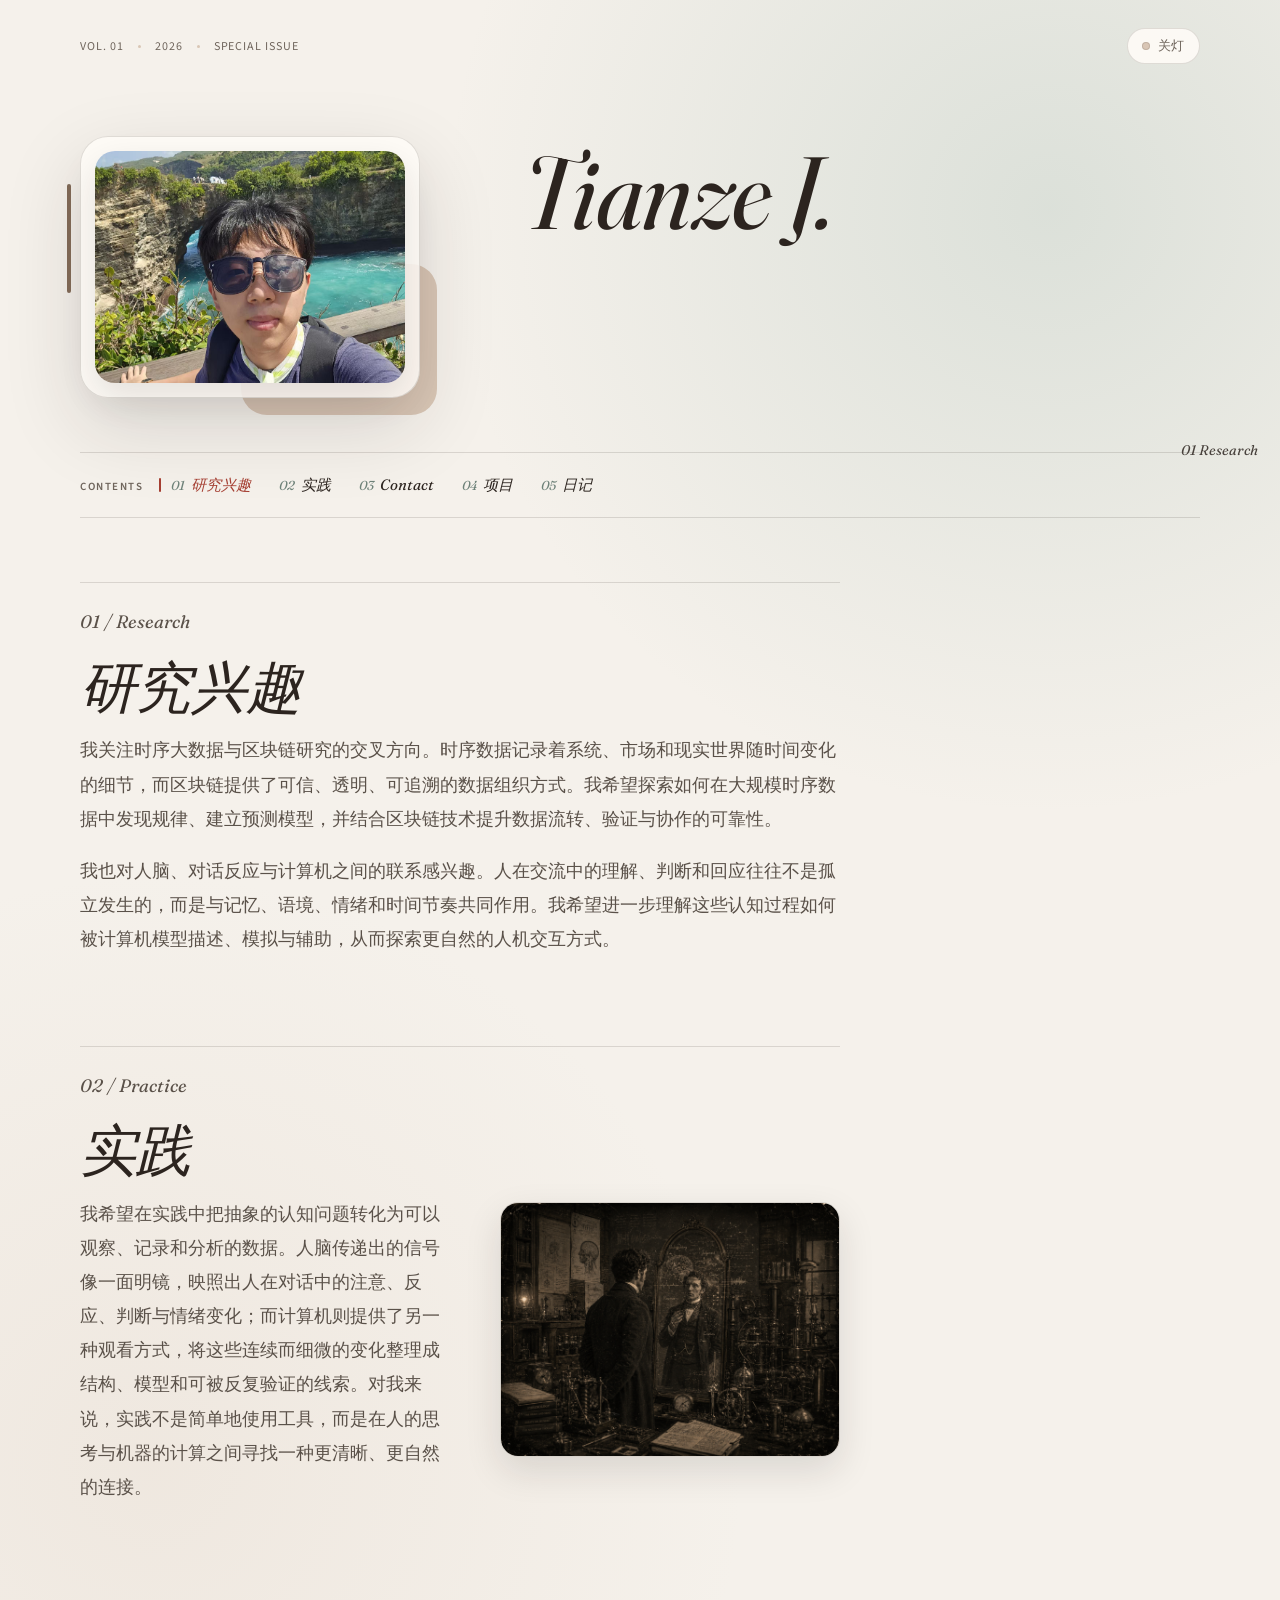
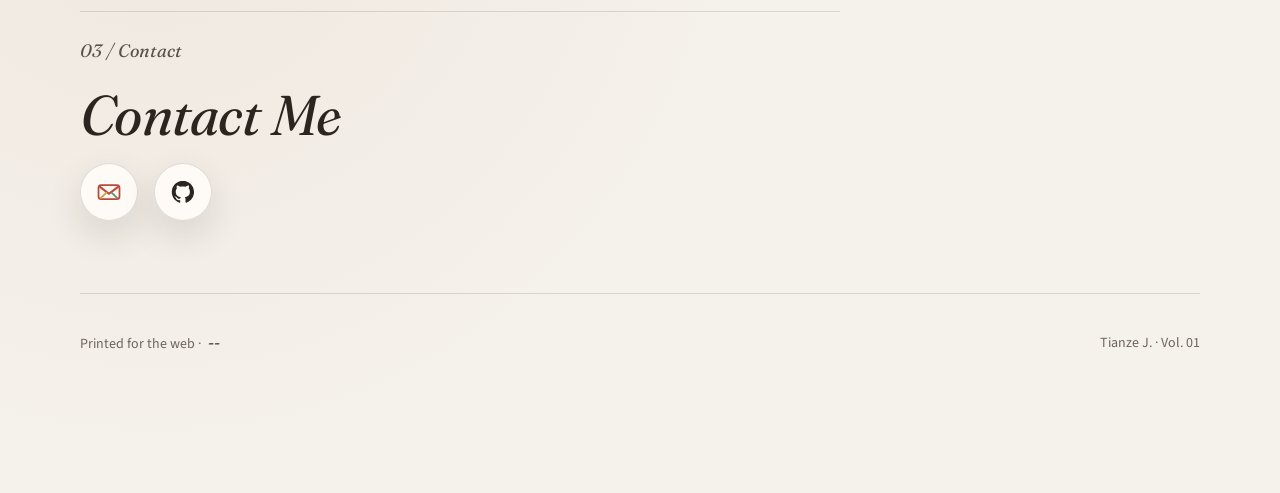
==== commit 0baf2450: "Rename 碎碎念 to 日记" ====
--- a/index.html
+++ b/index.html
@@ -3,8 +3,8 @@
 <head>
   <meta charset="UTF-8">
   <meta name="viewport" content="width=device-width, initial-scale=1.0">
-  <meta name="description" content="Tianze J. — 时序与观察、研究与实践、项目与碎碎念。">
-  <title>Tianze J. · Vol. 01</title>
+  <meta name="description" content="Tianze J. — 时序与观察、研究与实践、项目与日记。">
+  <title>Tianze J.</title>
   <script>
     (() => {
       try {
@@ -55,7 +55,7 @@
     <a href="#practice" data-label="02 Practice"><span class="page-num">02</span>实践</a>
     <a href="#contact" data-label="03 Contact"><span class="page-num">03</span>Contact</a>
     <a href="projects.html" data-label="Project"><span class="page-num">04</span>项目</a>
-    <a href="murmurs.html" data-label="Murmurs"><span class="page-num">05</span>碎碎念</a>
+    <a href="murmurs.html" data-label="Diary"><span class="page-num">05</span>日记</a>
   </nav>
 
   <aside class="page-indicator" aria-hidden="true">
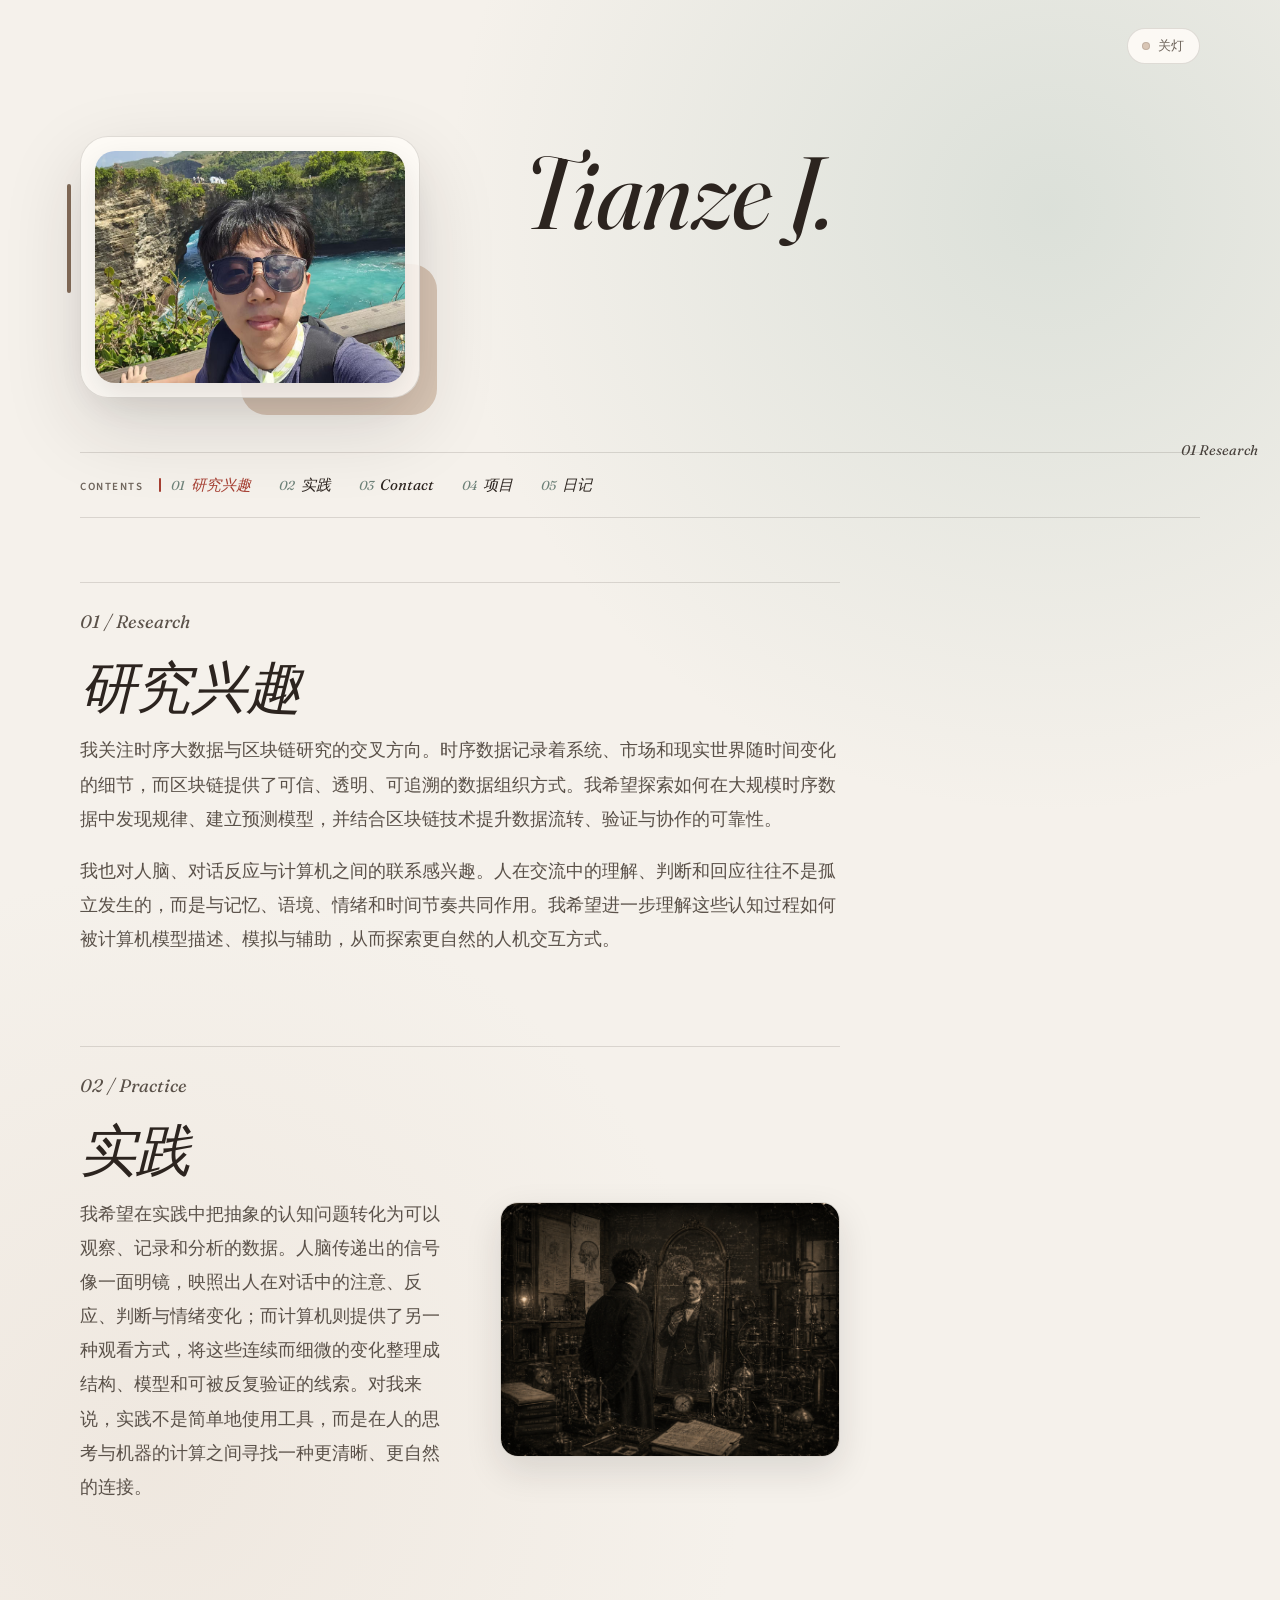
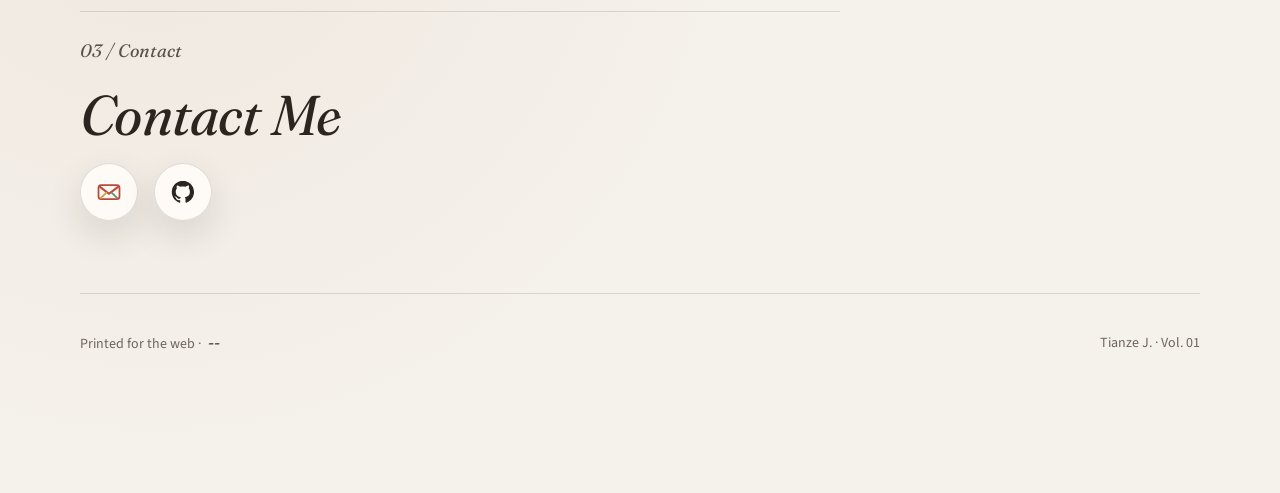
==== commit 447eb10e: "Remove homepage volume and special issue label" ====
--- a/index.html
+++ b/index.html
@@ -23,14 +23,7 @@
 <body class="page-home">
   <div class="progress-rail" aria-hidden="true"><span></span></div>
 
-  <div class="top-bar">
-    <div class="masthead-meta">
-      <span>Vol. 01</span>
-      <span class="dot" aria-hidden="true"></span>
-      <span>2026</span>
-      <span class="dot" aria-hidden="true"></span>
-      <span>Special Issue</span>
-    </div>
+  <div class="top-bar" style="justify-content: flex-end;">
     <button type="button" class="theme-toggle" aria-pressed="false" aria-label="关灯，切换到夜间纸色" title="关灯">
       <span class="theme-toggle-icon" aria-hidden="true"></span>
       <span class="theme-toggle-label"></span>
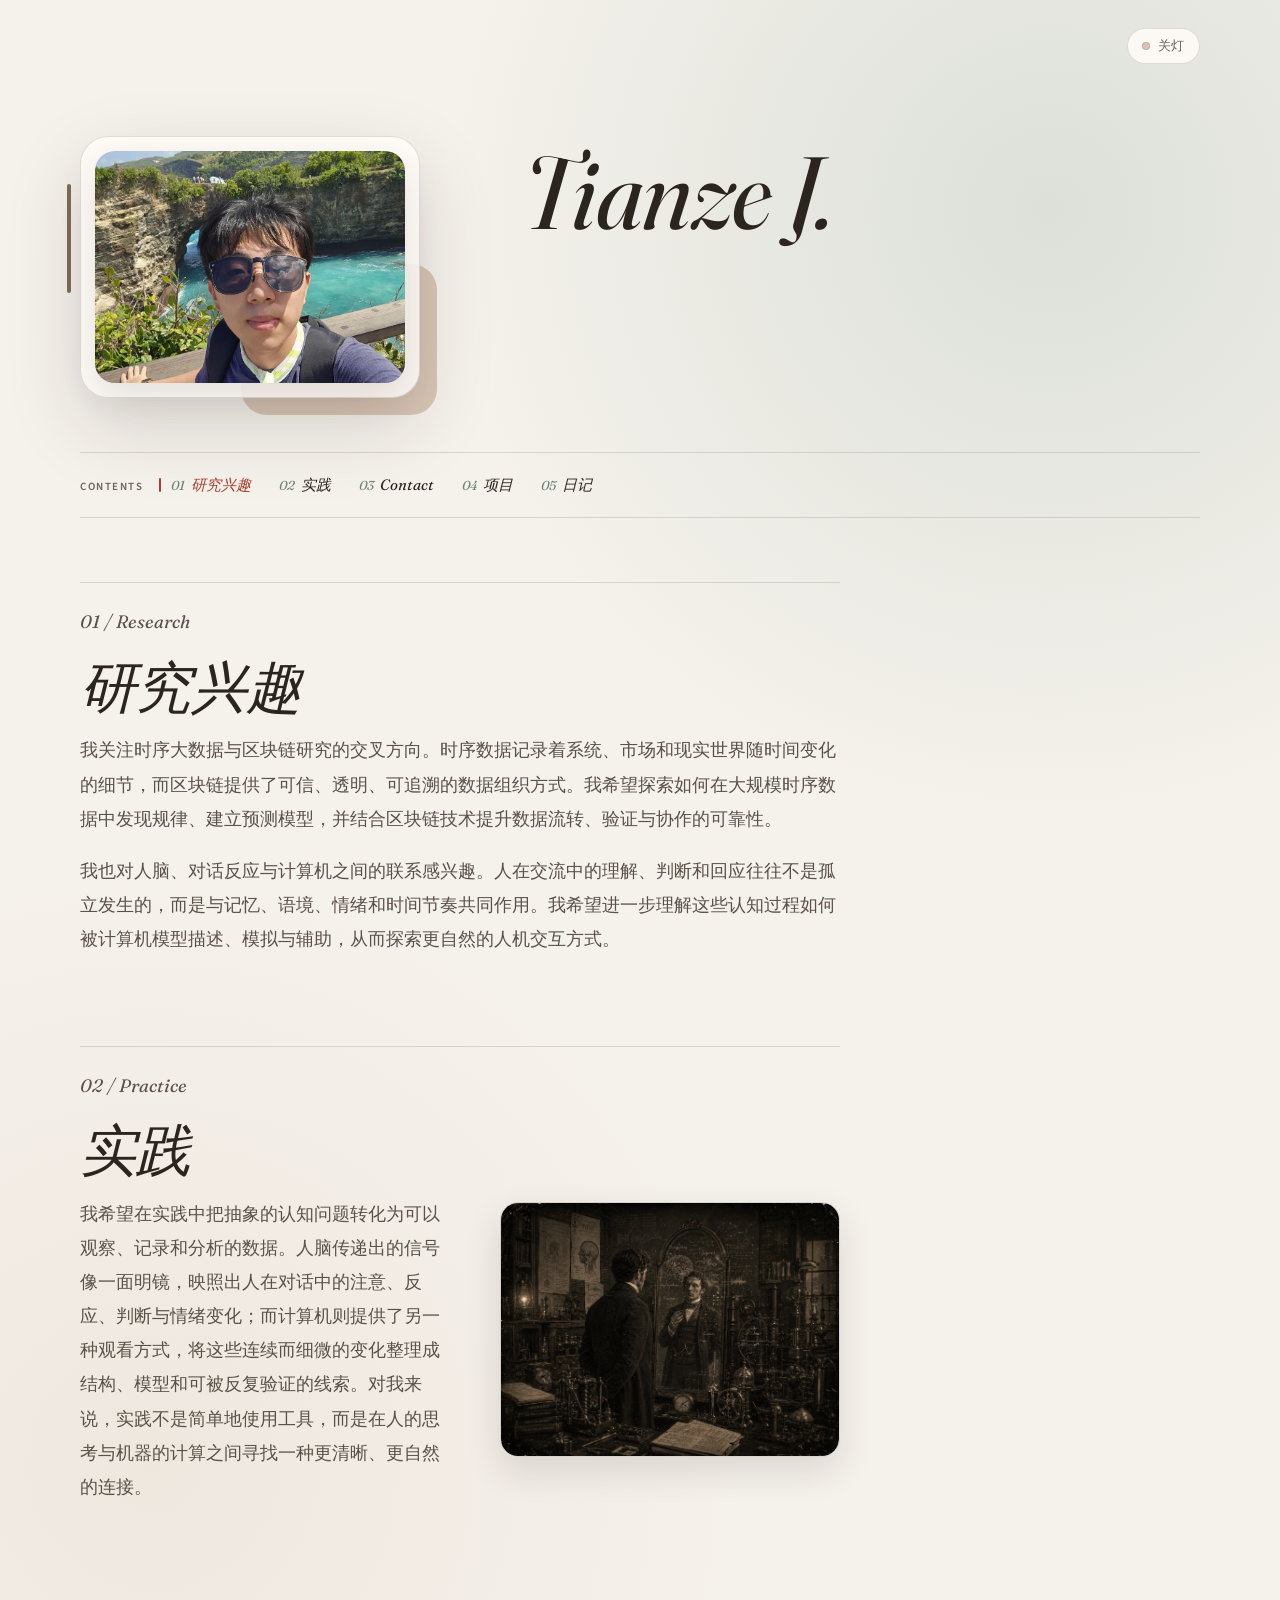
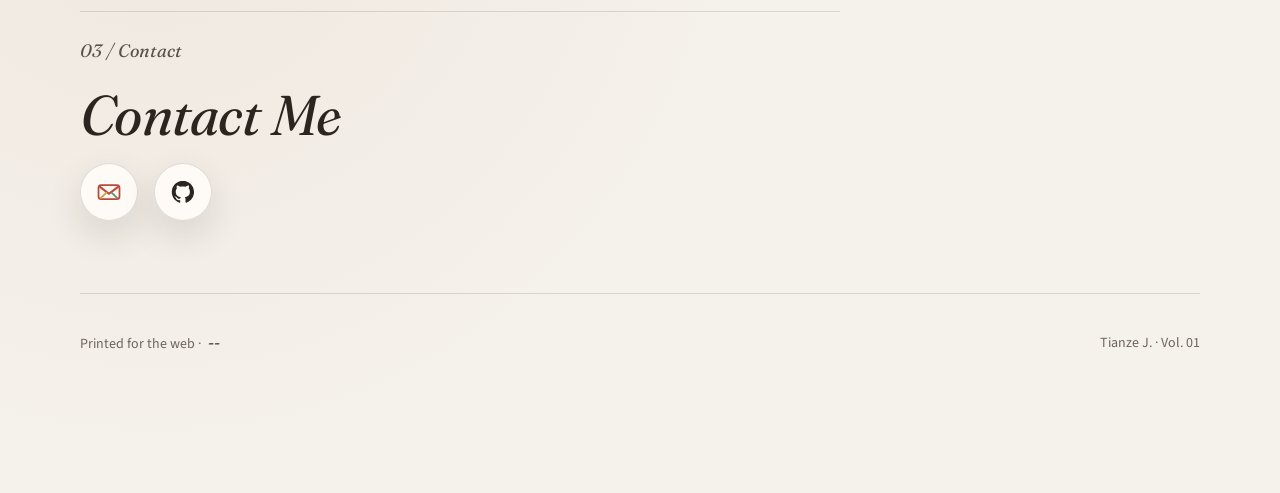
==== commit 03e6e9cf: "Remove floating homepage section indicator" ====
--- a/index.html
+++ b/index.html
@@ -50,10 +50,6 @@
     <a href="projects.html" data-label="Project"><span class="page-num">04</span>项目</a>
     <a href="murmurs.html" data-label="Diary"><span class="page-num">05</span>日记</a>
   </nav>
-
-  <aside class="page-indicator" aria-hidden="true">
-    <span class="current">Cover</span>
-  </aside>
 
   <main class="content">
     <section class="section" id="research">
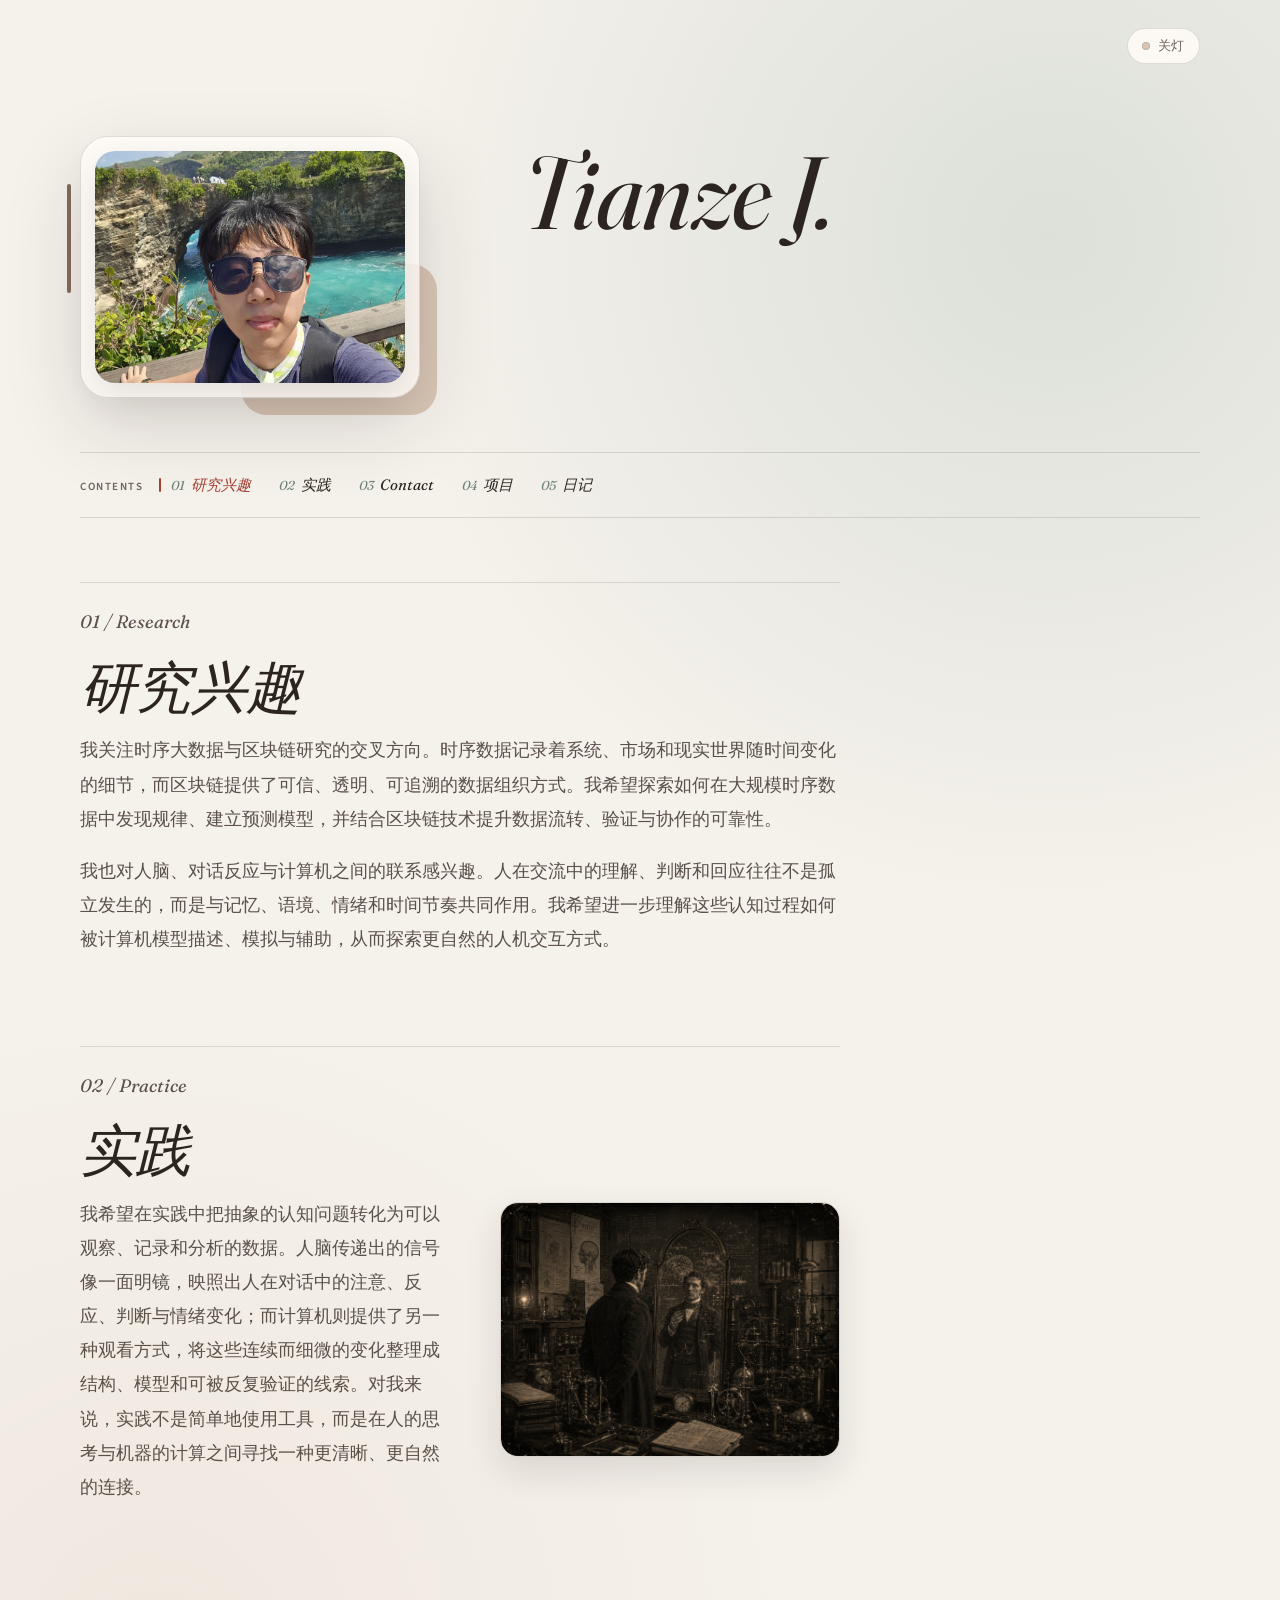
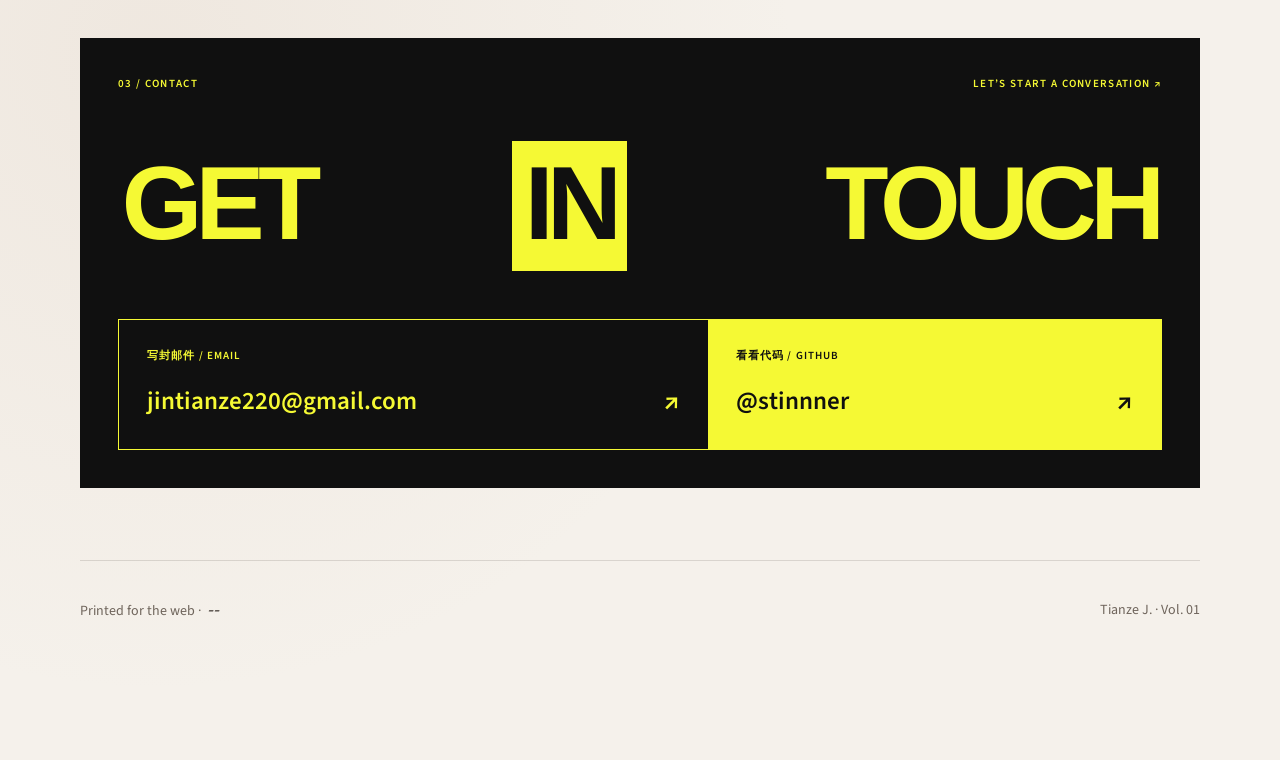
==== commit 827de76d: "Restyle contact section with alternating yellow and black typography" ====
--- a/index.html
+++ b/index.html
@@ -82,28 +82,20 @@
       </div>
     </section>
 
-    <section class="section" id="contact">
-      <span class="section-rule" aria-hidden="true"></span>
-      <p class="section-kicker">03 / Contact</p>
-      <h2>Contact Me</h2>
-      <div class="section-body">
-        <div class="contact-links" aria-label="Contact links">
-          <a class="contact-link" href="mailto:jintianze220@gmail.com" aria-label="Email jintianze220@gmail.com">
-            <span class="tip">Gmail</span>
-            <svg viewBox="0 0 32 32" role="img" aria-hidden="true">
-              <rect x="4" y="8" width="24" height="16" rx="3" fill="#fff7f1" stroke="#b84a3a" stroke-width="2"/>
-              <path d="M6 10.5 16 18l10-7.5" fill="none" stroke="#b84a3a" stroke-width="2.4" stroke-linecap="round" stroke-linejoin="round"/>
-              <path d="M6.5 23 13 16.8" fill="none" stroke="#d79b42" stroke-width="2" stroke-linecap="round"/>
-              <path d="M25.5 23 19 16.8" fill="none" stroke="#5f8f73" stroke-width="2" stroke-linecap="round"/>
-            </svg>
-          </a>
-          <a class="contact-link" href="https://github.com/stinnner" target="_blank" rel="noopener noreferrer" aria-label="GitHub profile">
-            <span class="tip">GitHub ↗</span>
-            <svg viewBox="0 0 32 32" role="img" aria-hidden="true">
-              <path fill="currentColor" d="M16 3.2c-7.1 0-12.8 5.7-12.8 12.8 0 5.7 3.7 10.5 8.8 12.2.6.1.8-.3.8-.6v-2.3c-3.6.8-4.4-1.5-4.4-1.5-.6-1.5-1.4-1.9-1.4-1.9-1.2-.8.1-.8.1-.8 1.3.1 2 1.3 2 1.3 1.1 2 3 1.4 3.7 1.1.1-.8.4-1.4.8-1.7-2.9-.3-5.9-1.4-5.9-6.3 0-1.4.5-2.5 1.3-3.4-.1-.3-.6-1.7.1-3.4 0 0 1.1-.3 3.5 1.3 1-.3 2.1-.4 3.2-.4s2.2.1 3.2.4c2.4-1.6 3.5-1.3 3.5-1.3.7 1.7.2 3.1.1 3.4.8.9 1.3 2 1.3 3.4 0 4.9-3 6-5.9 6.3.5.4.9 1.2.9 2.4v3.5c0 .3.2.7.9.6 5.1-1.7 8.8-6.5 8.8-12.2 0-7.2-5.7-12.9-12.8-12.9z"/>
-            </svg>
-          </a>
-        </div>
+    <section class="contact-poster" id="contact" aria-labelledby="contact-title">
+      <div class="contact-poster-meta"><span>03 / CONTACT</span><span>LET’S START A CONVERSATION ↗</span></div>
+      <h2 class="contact-poster-title" id="contact-title" aria-label="Get in touch">
+        <span>GET</span> <span class="contact-word-inverse">IN</span> <span>TOUCH</span>
+      </h2>
+      <div class="contact-poster-links">
+        <a href="mailto:jintianze220@gmail.com" class="contact-poster-link">
+          <span class="contact-link-caption">写封邮件 / EMAIL</span>
+          <span class="contact-link-value">jintianze220@gmail.com <span aria-hidden="true">↗</span></span>
+        </a>
+        <a href="https://github.com/stinnner" target="_blank" rel="noopener noreferrer" class="contact-poster-link contact-poster-link-inverse">
+          <span class="contact-link-caption">看看代码 / GITHUB</span>
+          <span class="contact-link-value">@stinnner <span aria-hidden="true">↗</span></span>
+        </a>
       </div>
     </section>
   </main>
--- a/styles.css
+++ b/styles.css
@@ -1283,3 +1283,105 @@
     font-size: clamp(52px, 18vw, 92px);
   }
 }
+
+/* Contact — alternating yellow / black typographic poster */
+.contact-poster {
+  --contact-yellow: #f5f934;
+  --contact-black: #101010;
+  margin-top: clamp(64px, 9vw, 120px);
+  padding: clamp(20px, 3vw, 38px);
+  background: var(--contact-black);
+  color: var(--contact-yellow);
+  scroll-margin-top: 24px;
+}
+.contact-poster-meta {
+  display: flex;
+  justify-content: space-between;
+  gap: 16px;
+  margin-bottom: clamp(24px, 4vw, 48px);
+  font: 600 11px/1.5 var(--font-body);
+  letter-spacing: .12em;
+}
+.contact-poster-title {
+  display: flex;
+  align-items: stretch;
+  justify-content: space-between;
+  gap: .07em;
+  margin: 0 0 clamp(28px, 4vw, 48px);
+  font-family: "Arial Black", "Helvetica Neue", Arial, sans-serif;
+  font-size: clamp(36px, 8.1vw, 104px);
+  font-weight: 900;
+  line-height: 1.05;
+  letter-spacing: -.065em;
+}
+.contact-poster-title > span {
+  display: flex;
+  align-items: center;
+  padding: .08em .035em .13em;
+}
+.contact-poster-title > .contact-word-inverse {
+  padding-inline: .12em;
+  background: var(--contact-yellow);
+  color: var(--contact-black);
+}
+.contact-poster-links {
+  display: grid;
+  grid-template-columns: 1.3fr 1fr;
+  border: 1px solid var(--contact-yellow);
+}
+.contact-poster-link {
+  display: flex;
+  flex-direction: column;
+  justify-content: space-between;
+  gap: 18px;
+  min-width: 0;
+  padding: clamp(18px, 2.5vw, 28px);
+  text-decoration: none;
+  color: var(--contact-yellow);
+  transition: background-color 200ms ease, color 200ms ease;
+}
+.contact-poster-link-inverse {
+  background: var(--contact-yellow);
+  color: var(--contact-black);
+}
+.contact-link-caption {
+  font-size: 11px;
+  font-weight: 600;
+  letter-spacing: .1em;
+}
+.contact-link-value {
+  display: flex;
+  align-items: center;
+  justify-content: space-between;
+  gap: 12px;
+  font-size: clamp(16px, 2vw, 25px);
+  font-weight: 600;
+  overflow-wrap: anywhere;
+}
+.contact-link-value > span {
+  flex: 0 0 auto;
+  font-size: 28px;
+  transition: transform 200ms ease;
+}
+.contact-poster-link:hover .contact-link-value > span,
+.contact-poster-link:focus-visible .contact-link-value > span {
+  transform: translate(3px, -3px);
+}
+.contact-poster-link:hover {
+  background: #252515;
+}
+.contact-poster-link-inverse:hover {
+  background: #e1e52f;
+}
+.contact-poster-link:focus-visible {
+  outline: 3px solid currentColor;
+  outline-offset: -7px;
+}
+@media (max-width: 720px) {
+  .contact-poster { padding: 20px 16px; }
+  .contact-poster-meta { font-size: 9px; letter-spacing: .06em; }
+  .contact-poster-meta span:last-child { max-width: 150px; text-align: right; }
+  .contact-poster-title { font-size: clamp(28px, 8.25vw, 58px); }
+  .contact-poster-links { grid-template-columns: 1fr; }
+  .contact-poster-link { gap: 12px; }
+}
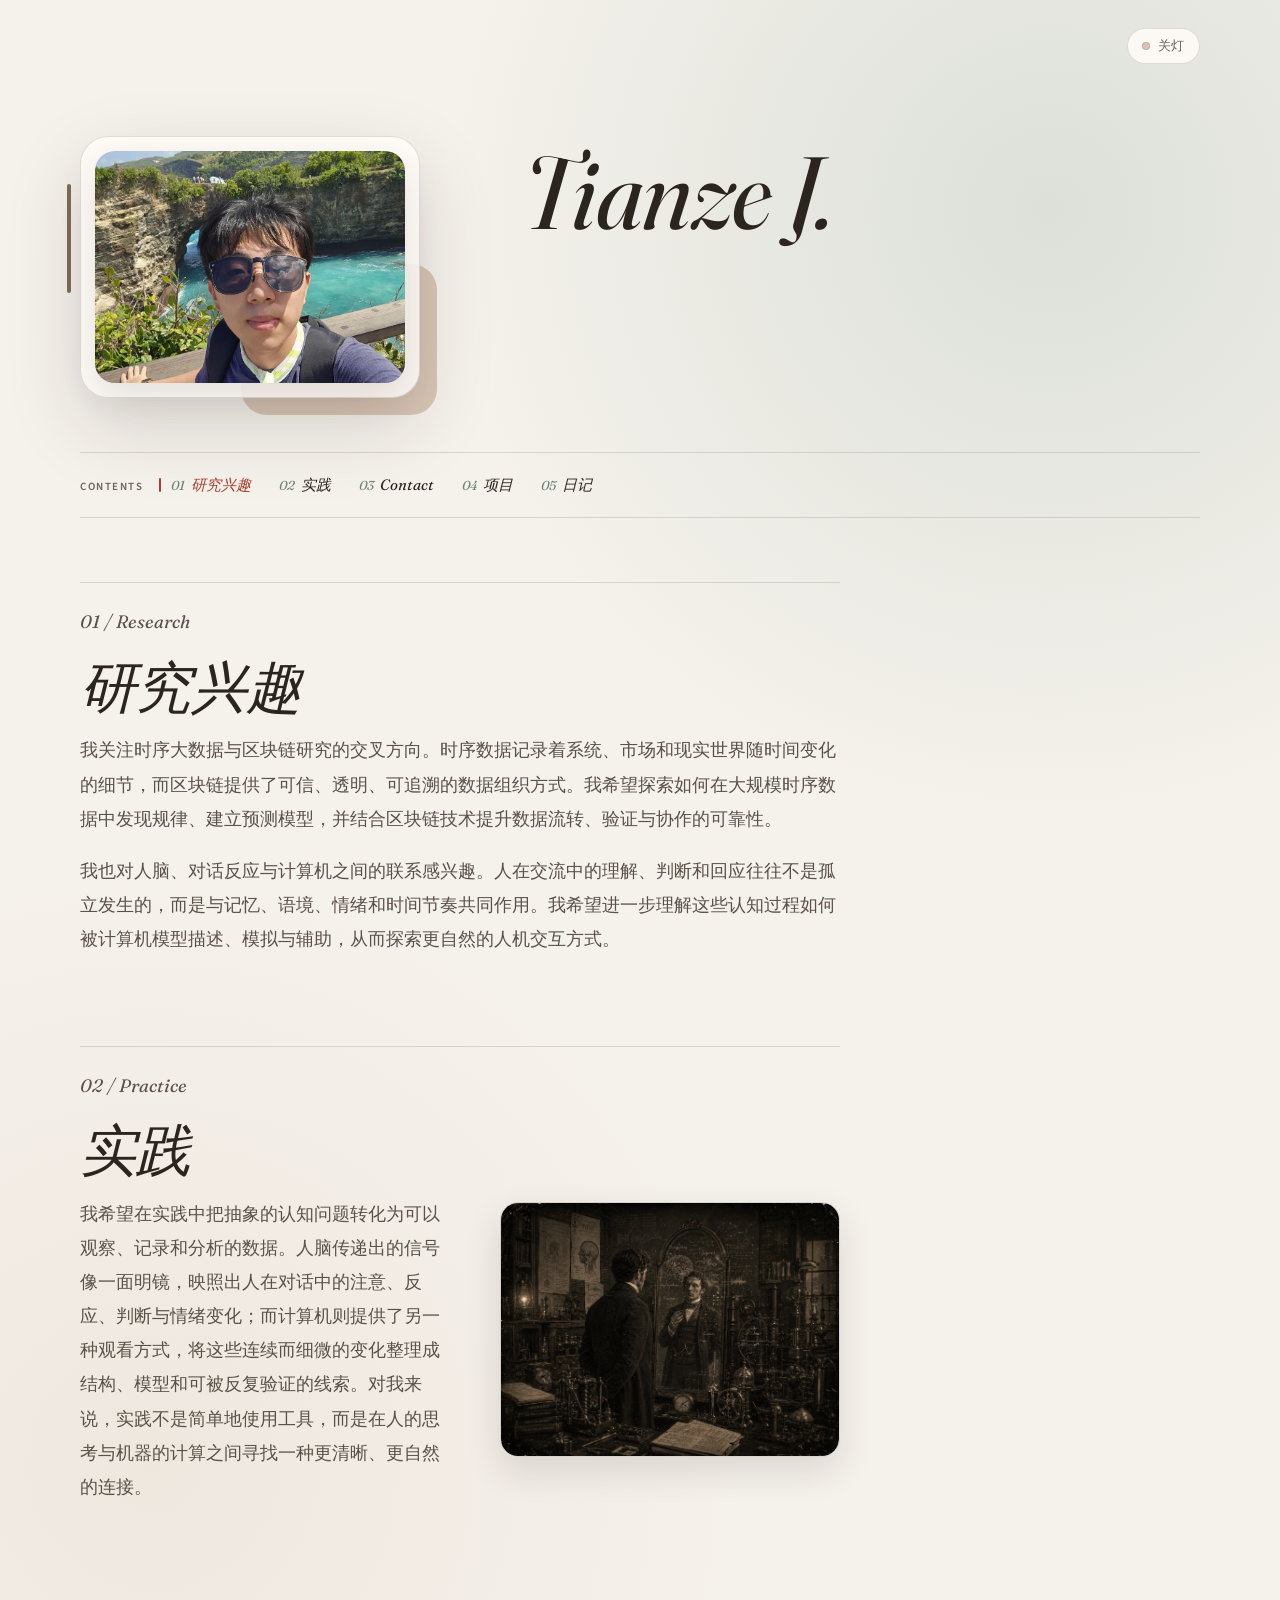
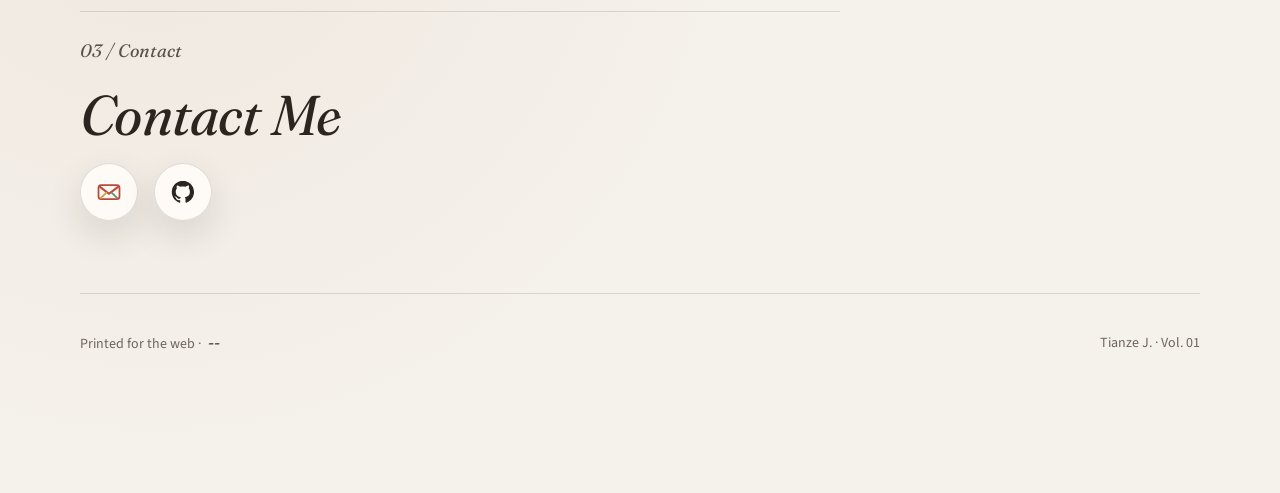
==== commit 734e5559: "Revert contact redesign and restore original contact section" ====
--- a/index.html
+++ b/index.html
@@ -82,20 +82,28 @@
       </div>
     </section>
 
-    <section class="contact-poster" id="contact" aria-labelledby="contact-title">
-      <div class="contact-poster-meta"><span>03 / CONTACT</span><span>LET’S START A CONVERSATION ↗</span></div>
-      <h2 class="contact-poster-title" id="contact-title" aria-label="Get in touch">
-        <span>GET</span> <span class="contact-word-inverse">IN</span> <span>TOUCH</span>
-      </h2>
-      <div class="contact-poster-links">
-        <a href="mailto:jintianze220@gmail.com" class="contact-poster-link">
-          <span class="contact-link-caption">写封邮件 / EMAIL</span>
-          <span class="contact-link-value">jintianze220@gmail.com <span aria-hidden="true">↗</span></span>
-        </a>
-        <a href="https://github.com/stinnner" target="_blank" rel="noopener noreferrer" class="contact-poster-link contact-poster-link-inverse">
-          <span class="contact-link-caption">看看代码 / GITHUB</span>
-          <span class="contact-link-value">@stinnner <span aria-hidden="true">↗</span></span>
-        </a>
+    <section class="section" id="contact">
+      <span class="section-rule" aria-hidden="true"></span>
+      <p class="section-kicker">03 / Contact</p>
+      <h2>Contact Me</h2>
+      <div class="section-body">
+        <div class="contact-links" aria-label="Contact links">
+          <a class="contact-link" href="mailto:jintianze220@gmail.com" aria-label="Email jintianze220@gmail.com">
+            <span class="tip">Gmail</span>
+            <svg viewBox="0 0 32 32" role="img" aria-hidden="true">
+              <rect x="4" y="8" width="24" height="16" rx="3" fill="#fff7f1" stroke="#b84a3a" stroke-width="2"/>
+              <path d="M6 10.5 16 18l10-7.5" fill="none" stroke="#b84a3a" stroke-width="2.4" stroke-linecap="round" stroke-linejoin="round"/>
+              <path d="M6.5 23 13 16.8" fill="none" stroke="#d79b42" stroke-width="2" stroke-linecap="round"/>
+              <path d="M25.5 23 19 16.8" fill="none" stroke="#5f8f73" stroke-width="2" stroke-linecap="round"/>
+            </svg>
+          </a>
+          <a class="contact-link" href="https://github.com/stinnner" target="_blank" rel="noopener noreferrer" aria-label="GitHub profile">
+            <span class="tip">GitHub ↗</span>
+            <svg viewBox="0 0 32 32" role="img" aria-hidden="true">
+              <path fill="currentColor" d="M16 3.2c-7.1 0-12.8 5.7-12.8 12.8 0 5.7 3.7 10.5 8.8 12.2.6.1.8-.3.8-.6v-2.3c-3.6.8-4.4-1.5-4.4-1.5-.6-1.5-1.4-1.9-1.4-1.9-1.2-.8.1-.8.1-.8 1.3.1 2 1.3 2 1.3 1.1 2 3 1.4 3.7 1.1.1-.8.4-1.4.8-1.7-2.9-.3-5.9-1.4-5.9-6.3 0-1.4.5-2.5 1.3-3.4-.1-.3-.6-1.7.1-3.4 0 0 1.1-.3 3.5 1.3 1-.3 2.1-.4 3.2-.4s2.2.1 3.2.4c2.4-1.6 3.5-1.3 3.5-1.3.7 1.7.2 3.1.1 3.4.8.9 1.3 2 1.3 3.4 0 4.9-3 6-5.9 6.3.5.4.9 1.2.9 2.4v3.5c0 .3.2.7.9.6 5.1-1.7 8.8-6.5 8.8-12.2 0-7.2-5.7-12.9-12.8-12.9z"/>
+            </svg>
+          </a>
+        </div>
       </div>
     </section>
   </main>
--- a/styles.css
+++ b/styles.css
@@ -1283,105 +1283,3 @@
     font-size: clamp(52px, 18vw, 92px);
   }
 }
-
-/* Contact — alternating yellow / black typographic poster */
-.contact-poster {
-  --contact-yellow: #f5f934;
-  --contact-black: #101010;
-  margin-top: clamp(64px, 9vw, 120px);
-  padding: clamp(20px, 3vw, 38px);
-  background: var(--contact-black);
-  color: var(--contact-yellow);
-  scroll-margin-top: 24px;
-}
-.contact-poster-meta {
-  display: flex;
-  justify-content: space-between;
-  gap: 16px;
-  margin-bottom: clamp(24px, 4vw, 48px);
-  font: 600 11px/1.5 var(--font-body);
-  letter-spacing: .12em;
-}
-.contact-poster-title {
-  display: flex;
-  align-items: stretch;
-  justify-content: space-between;
-  gap: .07em;
-  margin: 0 0 clamp(28px, 4vw, 48px);
-  font-family: "Arial Black", "Helvetica Neue", Arial, sans-serif;
-  font-size: clamp(36px, 8.1vw, 104px);
-  font-weight: 900;
-  line-height: 1.05;
-  letter-spacing: -.065em;
-}
-.contact-poster-title > span {
-  display: flex;
-  align-items: center;
-  padding: .08em .035em .13em;
-}
-.contact-poster-title > .contact-word-inverse {
-  padding-inline: .12em;
-  background: var(--contact-yellow);
-  color: var(--contact-black);
-}
-.contact-poster-links {
-  display: grid;
-  grid-template-columns: 1.3fr 1fr;
-  border: 1px solid var(--contact-yellow);
-}
-.contact-poster-link {
-  display: flex;
-  flex-direction: column;
-  justify-content: space-between;
-  gap: 18px;
-  min-width: 0;
-  padding: clamp(18px, 2.5vw, 28px);
-  text-decoration: none;
-  color: var(--contact-yellow);
-  transition: background-color 200ms ease, color 200ms ease;
-}
-.contact-poster-link-inverse {
-  background: var(--contact-yellow);
-  color: var(--contact-black);
-}
-.contact-link-caption {
-  font-size: 11px;
-  font-weight: 600;
-  letter-spacing: .1em;
-}
-.contact-link-value {
-  display: flex;
-  align-items: center;
-  justify-content: space-between;
-  gap: 12px;
-  font-size: clamp(16px, 2vw, 25px);
-  font-weight: 600;
-  overflow-wrap: anywhere;
-}
-.contact-link-value > span {
-  flex: 0 0 auto;
-  font-size: 28px;
-  transition: transform 200ms ease;
-}
-.contact-poster-link:hover .contact-link-value > span,
-.contact-poster-link:focus-visible .contact-link-value > span {
-  transform: translate(3px, -3px);
-}
-.contact-poster-link:hover {
-  background: #252515;
-}
-.contact-poster-link-inverse:hover {
-  background: #e1e52f;
-}
-.contact-poster-link:focus-visible {
-  outline: 3px solid currentColor;
-  outline-offset: -7px;
-}
-@media (max-width: 720px) {
-  .contact-poster { padding: 20px 16px; }
-  .contact-poster-meta { font-size: 9px; letter-spacing: .06em; }
-  .contact-poster-meta span:last-child { max-width: 150px; text-align: right; }
-  .contact-poster-title { font-size: clamp(28px, 8.25vw, 58px); }
-  .contact-poster-links { grid-template-columns: 1fr; }
-  .contact-poster-link { gap: 12px; }
-}
